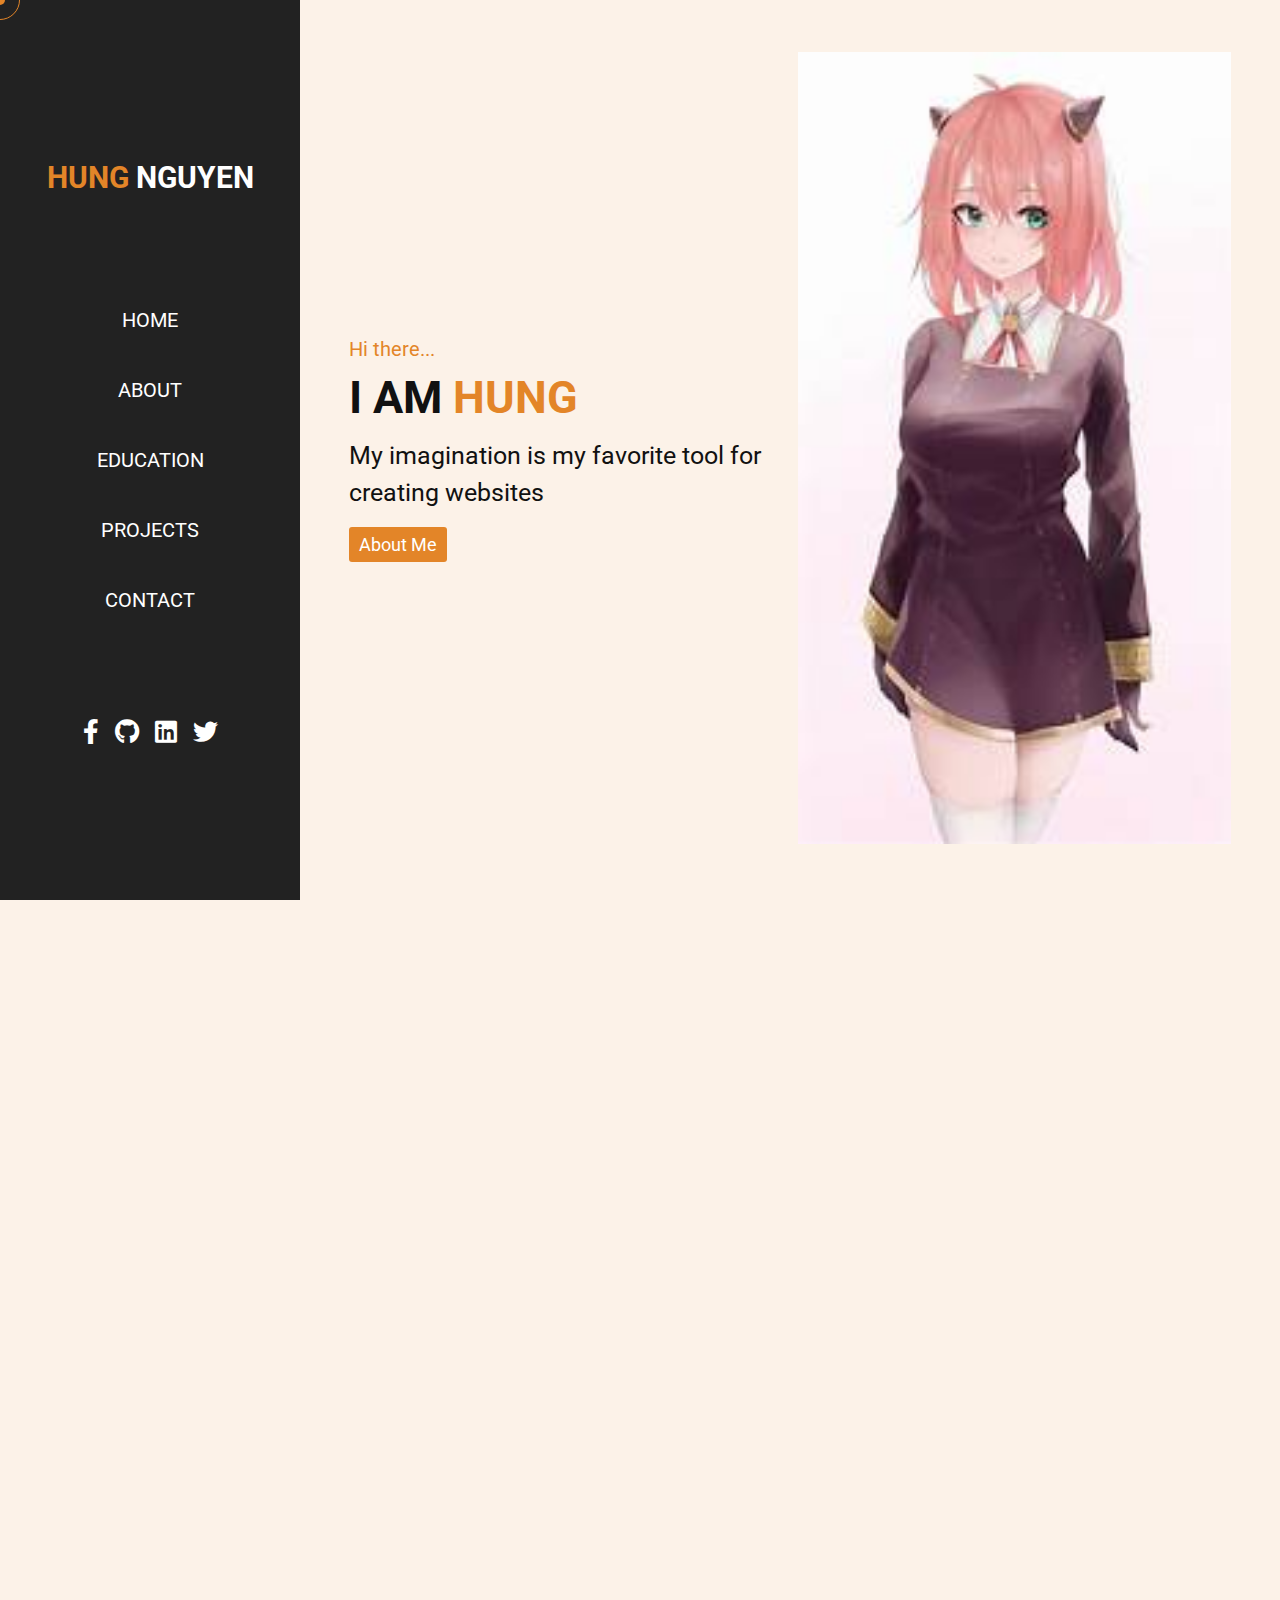
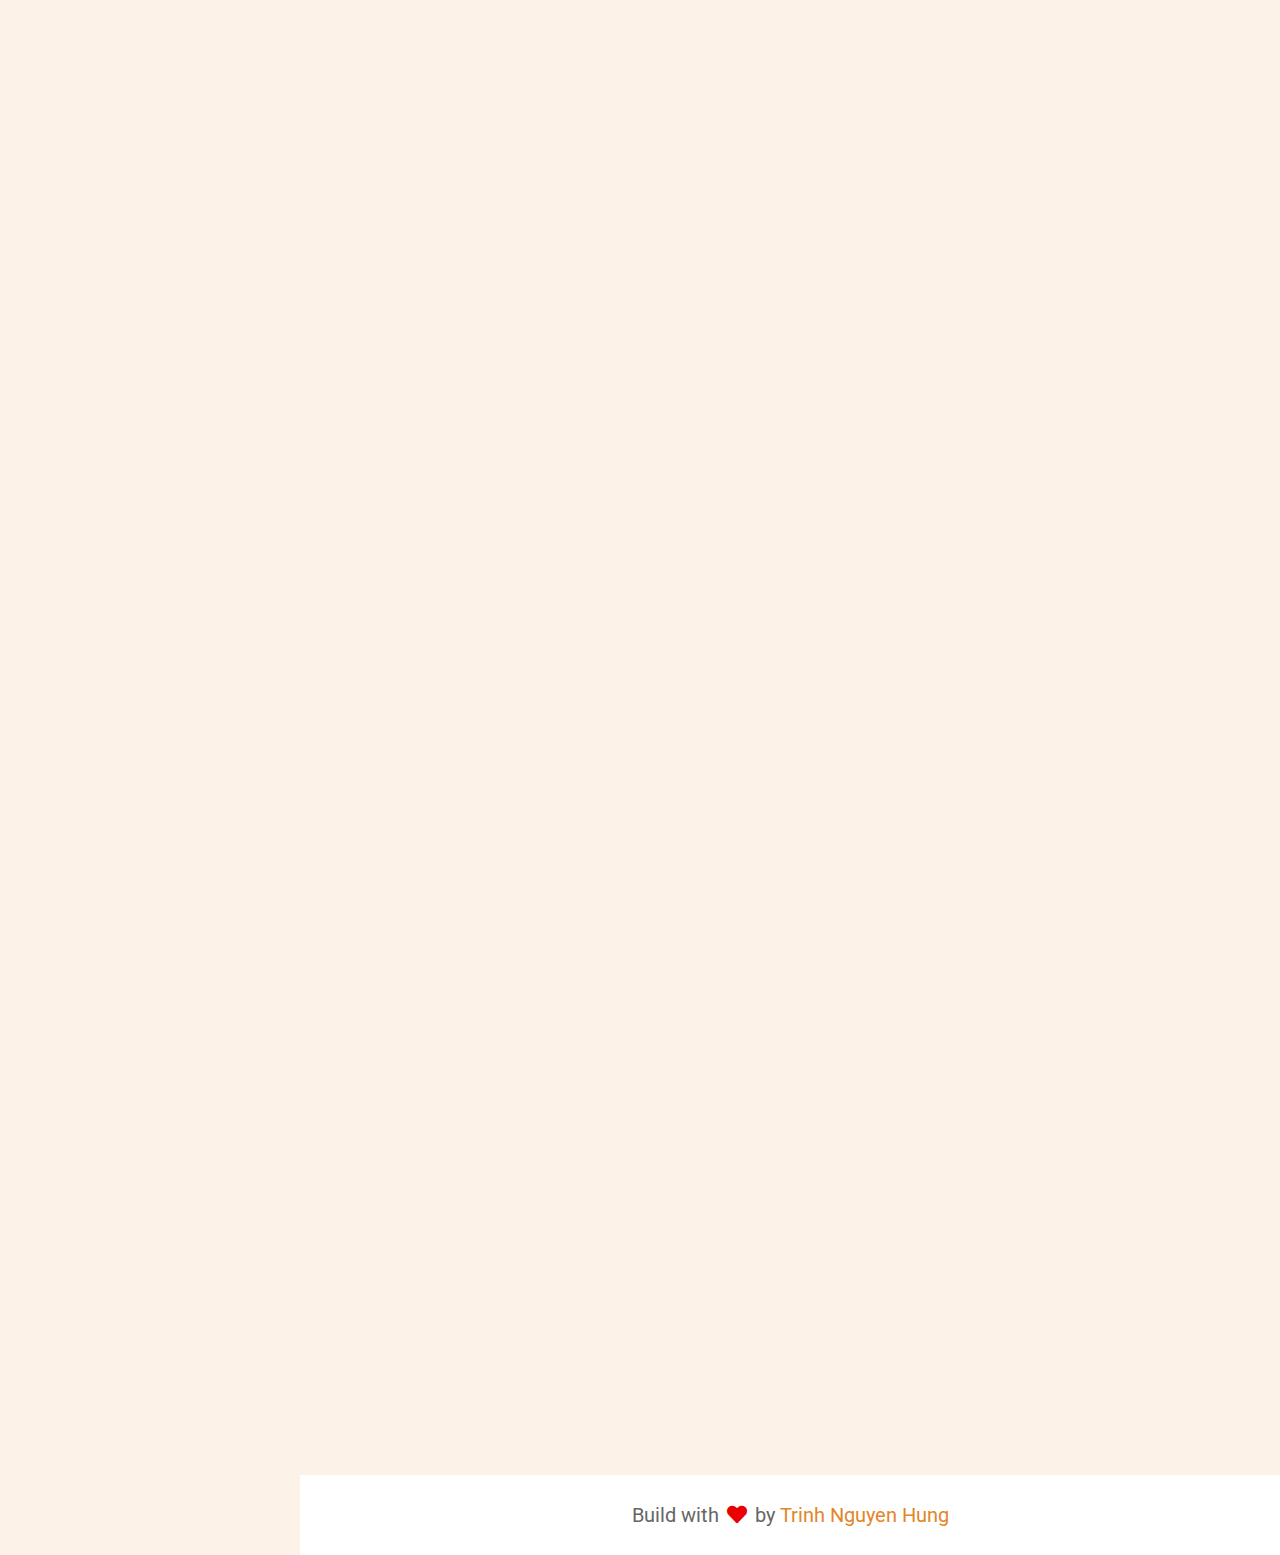
==== index.html @ 0c849a26 "Finish my porfolio" ====
<!DOCTYPE html>
<html lang="en">
  <head>
    <meta charset="UTF-8" />
    <meta http-equiv="X-UA-Compatible" content="IE=edge" />
    <meta name="viewport" content="width=device-width, initial-scale=1.0" />
    <title>nghung2812</title>
    <link rel="stylesheet" href="https://cdnjs.cloudflare.com/ajax/libs/font-awesome/5.15.3/css/all.min.css" />
    <link rel="stylesheet" href="css/style.css" />
    <script defer src="js/script.js"></script>
  </head>
  <body>
    <!-- custom cursors  -->
    <div class="cursor-1"></div>
    <div class="cursor-2"></div>

    <!-- menu bars -->
    <div id="menu-bars" class="fas fa-bars"></div>

    <header>
      <a href="https://github.com/tnghung" target="_blank" class="logo"> <span>Hung</span> Nguyen </a>
      <nav class="navbar">
        <ul class="navbar__list">
          <li class="navbar__item"><a href="#home" class="navbar__link active" data-nav="home">home</a></li>
          <li class="navbar__item"><a href="#about" class="navbar__link" data-nav="about">about</a></li>
          <li class="navbar__item"><a href="#education" class="navbar__link" data-nav="education">education</a></li>
          <li class="navbar__item"><a href="#project" class="navbar__link" data-nav="project">projects</a></li>
          <li class="navbar__item"><a href="#contact" class="navbar__link" data-nav="contact">contact</a></li>
        </ul>
      </nav>
      <div class="follow">
        <a href="https://www.facebook.com/tnhung2812" target="_blank" class="fab fa-facebook-f"></a>
        <a href="https://github.com/tnghung" target="_blank" class="fab fa-github"></a>
        <a href="https://www.facebook.com/tnhung2812" target="_blank" class="fab fa-linkedin"></a>
        <a href="https://www.facebook.com/tnhung2812" target="_blank" class="fab fa-twitter"></a>
      </div>
    </header>

    <main>
      <!-- Home -->
      <section class="home" id="home">
        <div class="content">
          <span class="hi"> Hi there... </span>
          <h3>i am <span> Hung </span></h3>
          <p class="info">My imagination is my favorite tool for creating websites</p>
          <a href="#about" class="btn">About Me</a>
        </div>

        <div class="image">
          <img src="images/home-img.jpg" alt="Avatar for home" />
        </div>
      </section>

      <!-- About -->
      <section class="about" id="about">
        <h1 class="heading">about <span> me </span></h1>

        <div class="row-1">
          <div class="image">
            <img src="images/home-img.jpg" alt="" />
          </div>

          <div class="content">
            <h3>
              My name is <span> Trinh Nguyen Hung </span> <br />
              I am a <span> Frontend Developer</span>
            </h3>
            <p>I'm indeed a software developer who eager to learn as many technologies as possible.</p>
            <div class="box-container">
              <div class="box">
                <p><span> age : </span> 22</p>
                <p><span> gender : </span> Male</p>
                <p><span> university : </span> University of Science</p>
              </div>
              <div class="box">
                <p><span> work: </span> Frontend Developer</p>
                <a href="tel:0788736815"><span> phone: </span> 0788736815</a>
                <a href="mailto:tnghung2812@gmail.com"><span> email: </span> tnghung2812@gmail.com</a>
              </div>
            </div>
            <a href="TrinhNguyenHung_CV.pdf" download class="btn">
              <span class="visible">More Information</span>
              <span class="invisible">Download CV</span>
            </a>
          </div>
        </div>
        <h1 class="heading"><span> my </span> skills</h1>

        <div class="row-2">
          <div class="skills">
            <div class="progress">
              <h3>HTML <span> 95% </span></h3>
              <div class="bar"><span></span></div>
            </div>
            <div class="progress">
              <h3>CSS <span> 80% </span></h3>
              <div class="bar"><span></span></div>
            </div>
            <div class="progress">
              <h3>JavaScript <span> 85% </span></h3>
              <div class="bar"><span></span></div>
            </div>
          </div>
        </div>
      </section>

      <!-- ------ Education ------- -->
      <section class="education" id="education">
        <h1 class="heading"><span> my </span> education</h1>

        <div class="box-container">
          <div class="box">
            <div class="content">
              <span> 2019 - 2023 </span>
              <h3>University of Science</h3>
              <p>- Honors Program of Faculty of Information Technology</p>
              <p>- GPA: 3.3 / 4.0</p>
            </div>
          </div>

          <div class="box">
            <div class="content">
              <span> 12/01/2022 - 26/01/2022</span>
              <h3>Udemy course: Build websites with HTMl and CSS</h3>
              <p>- Oveview look to website and web design rules.</p>
              <p>- HTML Fundamentals.</p>
              <p>- CSS Fundamentals.</p>
            </div>
          </div>

          <div class="box">
            <div class="content">
              <span> 01/2022 - 03/2022</span>
              <h3>Udemy course: Advanced CSS and SASS</h3>
              <p>- How the CSS works behind the scence.</p>
              <p>- Learn to use FlexBox and Grid.</p>
              <p>- Make responsive website.</p>
              <p>- Explore CSS3 attribute by create a complex animation.</p>
              <p>- How to use SCSS and create 7-1 pattern for project.</p>
            </div>
          </div>

          <div class="box">
            <div class="content">
              <span> 02/2022 - 05/2022</span>
              <h3>Udemy course: Complete JavaScript From Zero to Expert</h3>
              <p>- How the JavaScript works behind the scence.</p>
              <p>- JavaScript Fundamentals</p>
              <p>- Advanced DOM and Events</p>
              <p>- OOP in JavaScript.</p>
              <p>- Asynchronous JavaScript.</p>
            </div>
          </div>
        </div>
      </section>

      <section class="project" id="project">
        <h1 class="heading"><span> my </span> project</h1>

        <div id="myBtnContainer">
          <button class="btn btn--filter active" onclick="filterSelection('all')">Show all</button>
          <button class="btn btn--filter" onclick="filterSelection('web')">Website</button>
          <button class="btn btn--filter" onclick="filterSelection('app')">App</button>
        </div>

        <div class="box-container">
          <div class="box filterDiv web">
            <img src="images/img-1.png" alt="Omnifood project" />
            <h3>Omnifood</h3>
            <div class="icons">
              <a href="https://github.com/tnghung/Omnifood" target="_blank" class="fab fa-github"></a>
              <a href="https://tnghung.github.io/Omnifood/" target="_blank" class="fas fa-eye"></a>
            </div>
          </div>

          <div class="box filterDiv app">
            <img src="images/app-1.png" alt="Study Life project" />
            <h3>Study Life</h3>
            <div class="icons">
              <a href="https://github.com/huubinh49/SE_timetable" target="_blank" class="fab fa-github"></a>
              <a href="https://www.kapwing.com/videos/61b21bbb9f9787008e6ea5fa?fbclid=IwAR11NYLQtHlZ8Rf9RvrCA84v_cPOCYFpZp6E0DGhOK_J6qujjzmyQ-nGqVA" target="_blank" class="fas fa-eye"></a>
            </div>
          </div>

          <div class="box filterDiv app">
            <img src="images/app-2.png" alt="GoGo project" />
            <h3>GoGo</h3>
            <div class="icons">
              <a href="https://github.com/tnghung/Omnifood" target="_blank" class="fab fa-github"></a>
              <a href="https://www.youtube.com/watch?v=FmIGi2rVO8E" target="_blank" class="fas fa-eye"></a>
            </div>
          </div>

          <div class="box filterDiv web">
            <img src="images/img-2.png" alt="Natour project" />
            <h3>Natours</h3>
            <div class="icons">
              <a href="https://github.com/tnghung/Natours" target="_blank" class="fab fa-github"></a>
              <a href="https://tnghung.github.io/Natours/" target="_blank" class="fas fa-eye"></a>
            </div>
          </div>

          <div class="box filterDiv web">
            <img src="images/img-3.png" alt="Dice-game projcet" />
            <h3>Dice Game</h3>

            <div class="icons">
              <a href="https://github.com/tnghung/Dice-Game" target="_blank" class="fab fa-github"></a>
              <a href="https://tnghung.github.io/Dice-Game/" target="_blank" class="fas fa-eye"></a>
            </div>
          </div>

          <div class="box filterDiv web">
            <img src="images/img-4.png" alt="My bank project" />
            <h3>My Bank</h3>

            <div class="icons">
              <a href="https://tnghung.github.io/My-Bank/" target="_blank" class="fab fa-github"></a>
              <a href="https://github.com/tnghung/My-Bank" target="_blank" class="fas fa-eye"></a>
            </div>
          </div>
        </div>
      </section>

      <section class="contact" id="contact">
        <h1 class="heading">contact <span> me </span></h1>

        <div class="icons-container">
          <div class="icons">
            <i class="fas fa-envelope"></i>
            <h3>My Email</h3>
            <a href="mailto:tnghung2812@gmail.com">tnghung2812@gmail.com</a>
          </div>

          <div class="icons">
            <i class="fas fa-phone"></i>
            <h3>My Number</h3>
            <a href="tel:0788736815">0788736815</a>
          </div>

          <div class="icons">
            <i class="fas fa-map-marker-alt"></i>
            <h3>My Address</h3>
            <a href="https://goo.gl/maps/Kyn66MkoyEy6HSZb9" target="_blank">154/6 Nguyễn Xí, quận Bình Thạnh, TP Hồ Chí Minh</a>
          </div>
        </div>

        <div class="row">
          <form action="#">
            <input type="text" placeholder="name" class="box" />
            <input type="email" placeholder="email" class="box" />
            <textarea name="" placeholder="message" id="" cols="30" rows="6"></textarea>
            <input type="submit" class="btn btn--form" value="SEND MESSAGE" />
          </form>
        </div>
      </section>
    </main>
    <footer class="footer">Build with <i class="fas fa-heart" style="color: #ea0000; padding: 0 3px"></i> by <span> Trinh Nguyen Hung </span></footer>
  </body>
</html>
---- css/style.css ----
@import url('https://fonts.googleapis.com/css2?family=Roboto:wght@100;300;400;500;700&display=swap');

:root {
  --main-color: #e38528;
}

* {
  font-family: 'Roboto', sans-serif;
  margin: 0;
  padding: 0;
  box-sizing: border-box;
  line-height: 1.6;
  outline: none;
  border: none;
  text-decoration: none;
  line-height: 1.5;
  transition: all 0.3s;
}

html {
  font-size: 62.5%;
  overflow-x: hidden;
  scroll-behavior: smooth;
}

body {
  background: #fcf2e8;
  padding-left: 30rem;
}

/* ------ Header ----- */
header {
  position: fixed;
  top: 0;
  left: 0;
  bottom: 0;
  background: #222;
  display: flex;
  align-items: center;
  justify-content: space-evenly;
  z-index: 1000;
  flex-flow: column;
  padding: 8rem 2rem;
  width: 30rem;
  text-align: center;
  animation: fadeLeft 1.5s normal;
}

header .logo {
  text-transform: uppercase;
  color: #fff;
  font-size: 3rem;
  font-weight: bolder;
}

header .logo span {
  text-transform: uppercase;
  color: var(--main-color);
}

header .navbar__list {
  list-style: none;
}

header .navbar__link {
  display: block;
  min-width: 19rem;
  font-size: 2rem;
  text-transform: uppercase;
  color: #fff;
  margin: 2rem 0;
  padding: 1rem 3rem;
  background-size: 220%;
  background-image: linear-gradient(105deg, transparent 50%, var(--main-color) 50%);
}

header .navbar__link.active {
  animation: fullActive 0.6s ease-in;
  animation-fill-mode: forwards;
}

header .navbar__link:hover {
  letter-spacing: 0.2rem;
  color: var(--main-color);
}

header .navbar__link.active:hover {
  letter-spacing: 0;
  color: #fff;
}

header .follow a {
  font-size: 2.5rem;
  color: #fff;
  margin: 0 0.7rem;
}

header .follow a:hover {
  transform: translateY(-4px) scale(1.1);
  color: var(--main-color);
}

header .follow a:active {
  transform: translateY(0px) scale(1);
}

/* ----- Section ----- */

section {
  padding: 1rem 5%;
  min-height: 100vh;
  transition: transform 1.2s, opacity 1.2s;
}

.section--hidden {
  opacity: 0;
  transform: translateY(10rem);
}

/* ----- Heading ----- */
.heading {
  font-size: 4rem;
  padding-bottom: 1rem;
  color: #111;
  text-transform: uppercase;
}

.heading span {
  color: var(--main-color);
  text-transform: uppercase;
}

/* ------ Section home ----- */
.home {
  display: flex;
  align-items: center;
  flex-wrap: wrap;
  min-height: 100vh;
  gap: 1.5rem;
  animation: fadeIn 1.2s backwards;
  animation-delay: 0.7s;
}

.home .image {
  flex: 1 1 40rem;
}

.home .image img {
  width: 100%;
}

.home .content {
  flex: 1 1 40rem;
}

.home .content .hi {
  font-size: 2rem;
  color: var(--main-color);
}

.home .content h3 {
  font-size: 4.5rem;
  color: #111;
  text-transform: uppercase;
}

.home .content h3 span {
  color: var(--main-color);
  text-transform: uppercase;
}

.home .content .info {
  font-size: 2.5rem;
  color: #111;
  padding: 0.5rem 0;
}

.home .content .text {
  font-size: 1.7rem;
  color: #666;
  padding: 0.5rem 0;
}

/* ------ Cursor ------- */
.cursor-1 {
  position: absolute;
  top: 0;
  left: 0;
  height: 1rem;
  width: 1rem;
  background: var(--main-color);
  pointer-events: none;
  transform: translate(-50%, -50%);
  border-radius: 50%;
  z-index: 10000;
}

.cursor-1.active {
  height: 7rem;
  width: 7rem;
  opacity: 0.4;
}

.cursor-2 {
  position: absolute;
  top: 0;
  left: 0;
  height: 4rem;
  width: 4rem;
  border: 0.1rem solid var(--main-color);
  pointer-events: none;
  transform: translate(-50%, -50%);
  border-radius: 50%;
  z-index: 10000;
  transition: 0.3s linear;
}

.cursor-2.active {
  display: none;
}

/* ------- Button ------ */
.btn {
  position: relative;
  display: inline-block;
  margin-top: 1rem;
  border-radius: 3px;
  color: #fff;
  background-color: var(--main-color);
  cursor: pointer;
  font-size: 1.8rem;
  overflow: hidden;
  padding: 0.4rem 1rem;
}

.invisible,
.visible {
  color: #fff;
  display: inline-block;
  padding: 0.4rem;
}

.visible {
  padding: 0.4rem 1rem;
}

.btn .invisible {
  position: absolute;
  top: -100%;
  left: 14%;
}

.btn--filter {
  background-color: transparent;
  border-radius: 5px;
  color: var(--main-color);
  font-size: 1.8rem;
}

.btn:hover .invisible {
  top: 0.4rem;
}

.btn:hover .visible {
  transform: translateY(5rem);
}

.btn--filter.active {
  background-color: var(--main-color);
  color: #fff;
}

.btn:hover {
  background: #111;
  letter-spacing: 0.2rem;
}

.btn--filter.active:hover {
  background-color: var(--main-color);
  letter-spacing: 0;
  color: #fff;
}
.btn--filter:hover {
  letter-spacing: 0;
  background: transparent;
  color: #333;
  font-weight: 500;
}

/* ----- Menu bars ----- */
#menu-bars {
  position: fixed;
  top: 1rem;
  right: 1rem;
  z-index: 10000;
  background: var(--main-color);
  color: #fff;
  border-radius: 0.5rem;
  padding: 1rem 1.5rem;
  font-size: 3rem;
  cursor: pointer;
  display: none;
}

/* ------ About section ----- */
.about .row-1 {
  display: flex;
  flex-wrap: wrap;
  gap: 1.5rem;
  padding-bottom: 2rem;
}

.about .image {
  flex: 1 1 25rem;
}

.about .image img {
  height: 100%;
  width: 100%;
  object-fit: cover;
  border: 1rem solid #fff;
  border-radius: 0.5rem;
  box-shadow: 0 0.5rem 1rem rgba(0, 0, 0, 0.1);
}

.about .content {
  flex: 1 1 50rem;
  display: flex;
  flex-direction: column;
}

.about .content h3 {
  color: #333;
  font-size: 3.5rem;
}

.about .content h3 span {
  color: var(--main-color);
}

.about .content p,
.about .content a {
  display: block;
  color: #666;
  font-size: 1.8rem;
  font-weight: 400;
  padding: 0.5rem 0;
}

.about .content .box-container {
  display: flex;
  flex-wrap: wrap;
  gap: 1.5rem;
  padding: 0.5rem 0;
}

.about .box-container .box {
  flex: 1 1 20rem;
}

.about .box-container span {
  color: var(--main-color);
  text-transform: capitalize;
  font-size: 2rem;
  font-weight: 600;
}

.about .btn {
  align-self: center;
  padding: 1.2rem 3rem;
}

.about .row-2 {
  display: flex;
  flex-wrap: wrap;
  gap: 1.5rem;
  align-items: center;
}

.about .row-2 .skills {
  flex: 1 1 40rem;
}

.about .progress {
  padding: 1rem 0;
}

.about .progress h3 {
  display: flex;
  justify-content: space-between;
  padding: 0.7rem 0;
  font-size: 1.7rem;
  color: #111;
  font-weight: 400;
}

.about .progress .bar {
  width: 100%;
  background: #ccc;
  overflow: hidden;
  height: 1rem;
  border-radius: 50rem;
}

.about .progress .bar span {
  display: block;
  height: 100%;
  background: var(--main-color);
  border-radius: 50rem;
}

.about .progress:nth-child(1) .bar span {
  width: 95%;
}

.about .progress:nth-child(2) .bar span {
  width: 80%;
}

.about .progress:nth-child(3) .bar span {
  width: 85%;
}

.education .box-container {
  display: flex;
  flex-wrap: wrap;
  flex-direction: column;
}

.education .box {
  position: relative;
  border-left: 0.2rem solid var(--main-color);
  padding-left: 2rem;
  padding-right: 2rem;
}

.education .box:not(:last-child) {
  padding-bottom: 4rem;
}

.education .box::before {
  content: '';
  position: absolute;
  top: 0;
  left: -1rem;
  height: 2rem;
  width: 2rem;
  border-radius: 50%;
  background: var(--main-color);
}

.education .content {
  background: #fff;
  padding: 1.5rem;
  box-shadow: 0 0.5rem 1rem rgba(0, 0, 0, 0.1);
  border-radius: 0.5rem;
}

.education .content span {
  color: #fff;
  font-size: 1.7rem;
  background: var(--main-color);
  border-radius: 50rem;
  padding: 0.4rem 1rem;
}

.education .content h3 {
  font-size: 2.5rem;
  padding: 0.5rem 0;
  color: #111;
}

.education .content p {
  font-size: 1.5rem;
  color: #666;
}

/* ------ Projects ------ */

.project .box-container {
  display: flex;
  flex-wrap: wrap;
  gap: 2.5rem;
}

.project .filterDiv {
  flex: 1 1 30rem;
  height: 25rem;
  position: relative;
  overflow: hidden;
  border: 1rem solid #fff;
  box-shadow: 0 0.5rem 1rem rgba(0, 0, 0, 0.1);
  background: #fff;
  border-radius: 0.5rem;
  display: none;
}

.project .box-container img {
  height: 100%;
  width: 100%;
  object-fit: cover;
  object-position: center;
  border-radius: 0.5rem;
  position: relative;
  z-index: 1;
}

.project .filterDiv:hover img {
  height: 80%;
  width: 87%;
}

.project .filterDiv h3 {
  position: absolute;
  bottom: 0.5rem;
  left: 0;
  font-size: 2.5rem;
  color: var(--main-color);
  text-transform: uppercase;
}

.project .filterDiv span {
  position: absolute;
  bottom: 1rem;
  left: 18rem;
  font-size: 1.5rem;
  color: #333;
  font-style: italic;
  text-transform: uppercase;
}

.project .filterDiv .icons {
  position: absolute;
  top: 0;
  right: 0;
}

.project .icons a {
  display: block;
  height: 4rem;
  width: 4rem;
  border-radius: 0.5rem;
  background: #eee;
  color: #333;
  font-size: 1.7rem;
  line-height: 4rem;
  text-align: center;
  margin-bottom: 1rem;
}

.project .icons a:hover {
  background: var(--main-color);
  color: #fff;
}

/* ----- Filter ---- */
#myBtnContainer {
  padding-bottom: 2rem;
}
.show {
  display: block !important;
}

/* ----- Contact ----- */
.contact .icons-container {
  display: flex;
  gap: 1.5rem;
  flex-wrap: wrap;
  padding-bottom: 2rem;
}

.contact .icons {
  flex: 1 1 25rem;
  text-align: center;
  padding: 2rem;
  background: #fff;
  box-shadow: 0 0.5rem 1rem rgba(0, 0, 0, 0.1);
  border-radius: 0.5rem;
}

.contact .icons i {
  height: 5rem;
  width: 5rem;
  line-height: 5rem;
  font-size: 2rem;
  background: var(--main-color);
  color: #fff;
  border-radius: 50%;
}

.contact .icons h3 {
  color: #111;
  font-size: 2rem;
  padding: 0.5rem 0;
  padding-top: 1rem;
}

.contact .icons p {
  color: #666;
  font-size: 1.7rem;
}

.contact .icons a:visited,
.contact .icons a:link {
  text-decoration: none;
  color: #333;
  font-size: 1.7rem;
  border-bottom: 2px solid transparent;
  padding-bottom: 3px;
}

.contact .icons a:hover {
  color: var(--main-color);
  border-bottom: 2px solid var(--main-color);
  transition: all 0.6s;
  font-weight: 600;
}

.contact .row {
  display: flex;
  flex-wrap: wrap;
  gap: 1.5rem;
}

.contact .row form {
  flex: 1 1 55rem;
  display: flex;
  flex-direction: column;
  background: #fff;
  padding: 0 2rem;
  box-shadow: 0 0.5rem 1rem rgba(0, 0, 0, 0.1);
  border-radius: 0.5rem;
}

.contact .box,
.contact textarea {
  width: 100%;
  border-bottom: 0.1rem solid #333;
  color: #333;
  text-transform: none;
  font-size: 1.7rem;
  padding: 1rem 0;
  margin: 1rem 0;
}

.contact .box:focus,
.contact textarea:focus {
  border-bottom: 3px solid var(--main-color);
}

.contact .box::placeholder,
.contact textarea::placeholder {
  text-transform: capitalize;
  color: #999;
}

.contact form textarea {
  height: 12rem;
  resize: none;
}

.contact form .btn {
  margin-top: 0;
  margin-bottom: 1.5rem;
  align-self: center;
}

.footer {
  margin-top: 2rem;
  font-size: 2rem;
  padding: 2.5rem;
  text-align: center;
  color: #666;
  background: #fff;
}

.footer span {
  color: var(--main-color);
}

/* ------ Animation ----- */
@keyframes fadeLeft {
  0% {
    opacity: 0;
    transform: translateX(-12rem);
  }

  100% {
    opacity: 1;
    transform: translateY(0);
  }
}

@keyframes fadeIn {
  0% {
    opacity: 0;
  }

  100% {
    opacity: 1;
  }
}

@keyframes fullActive {
  0% {
    background-size: 220%;
    background-image: linear-gradient(105deg, transparent 50%, var(--main-color) 50%);
  }

  100% {
    background-position: 100%;
  }
}

/* media queries  */
@media (max-width: 991px) {
  html {
    font-size: 55%;
  }

  body {
    padding: 0;
  }

  #menu-bars {
    display: block;
  }

  header {
    left: -120%;
  }

  header.active {
    left: 0%;
  }

  .visible {
    transform: translateY(10rem);
  }

  .btn .invisible {
    top: 0.4rem;
  }

  .cursor-1,
  .cursor-2 {
    display: none;
  }
}

@media (max-width: 600px) {
  .home .content {
    flex: 1 1 46%;
  }

  .home .image {
    flex: 1 1 50%;
  }
}

@media (max-width: 450px) {
  html {
    font-size: 50%;
  }

  header {
    width: 100%;
  }

  .experience .box-container .box {
    padding-right: 0;
  }
}
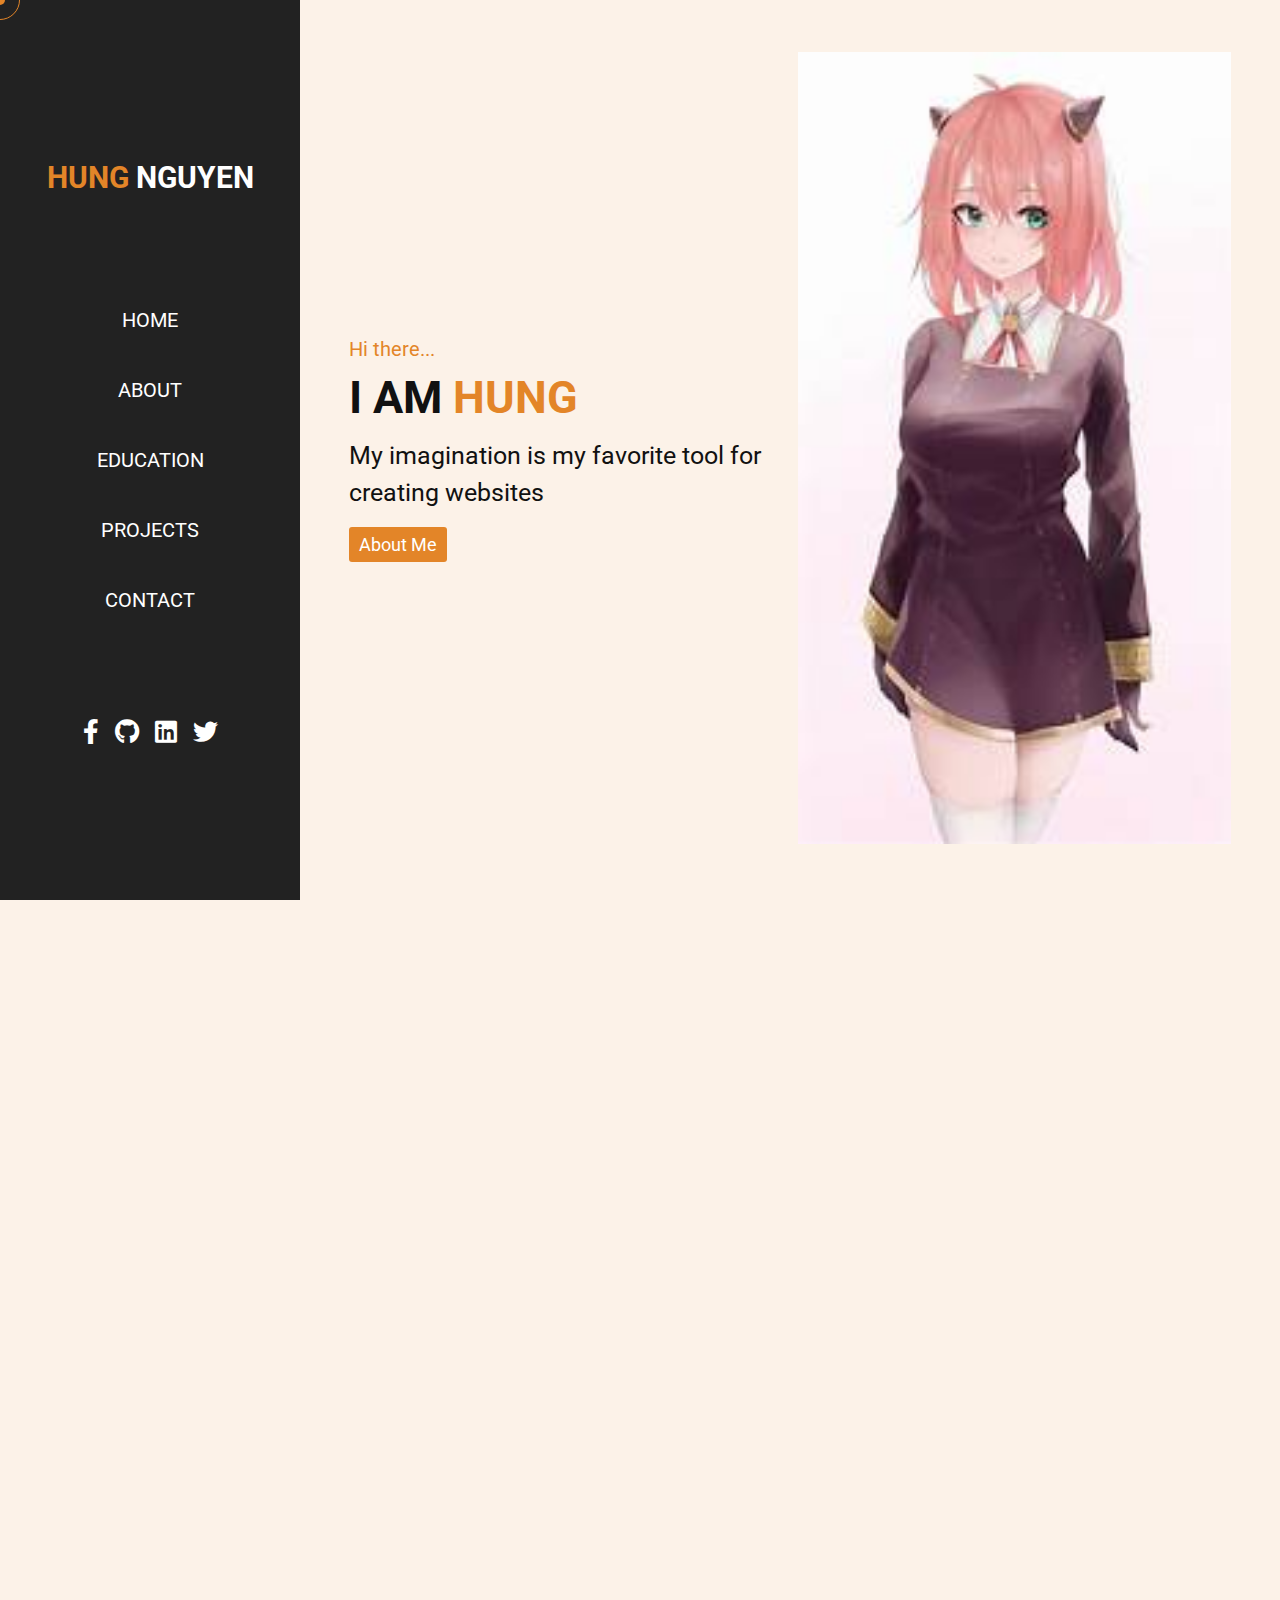
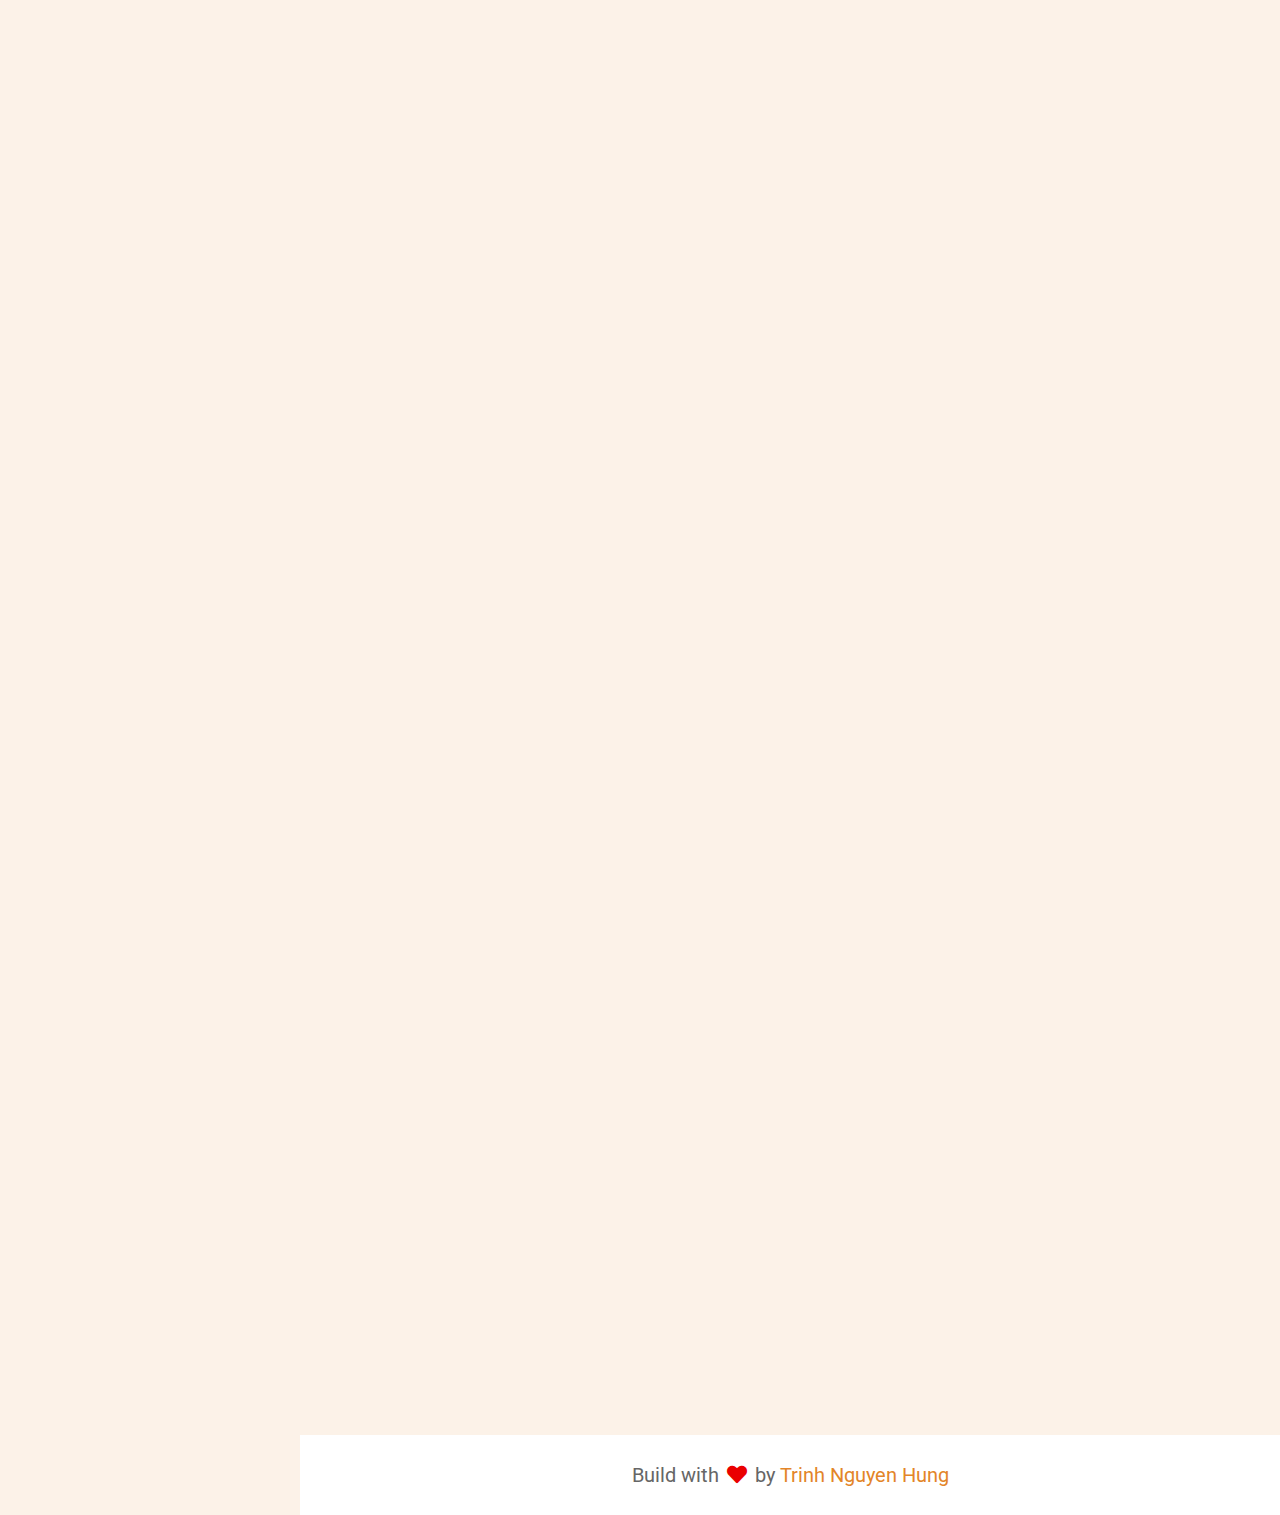
==== commit 4bdd2853: "Change CV file and delete  skills" ====
--- a/index.html
+++ b/index.html
@@ -68,9 +68,9 @@
             <p>I'm indeed a software developer who eager to learn as many technologies as possible.</p>
             <div class="box-container">
               <div class="box">
-                <p><span> age : </span> 22</p>
-                <p><span> gender : </span> Male</p>
-                <p><span> university : </span> University of Science</p>
+                <p><span> age: </span> 22</p>
+                <p><span> university: </span> University of Science</p>
+                <p><span> skills: </span> SASS, JavaScript, Flutter, Dart</p>
               </div>
               <div class="box">
                 <p><span> work: </span> Frontend Developer</p>
@@ -84,24 +84,6 @@
             </a>
           </div>
         </div>
-        <h1 class="heading"><span> my </span> skills</h1>
-
-        <div class="row-2">
-          <div class="skills">
-            <div class="progress">
-              <h3>HTML <span> 95% </span></h3>
-              <div class="bar"><span></span></div>
-            </div>
-            <div class="progress">
-              <h3>CSS <span> 80% </span></h3>
-              <div class="bar"><span></span></div>
-            </div>
-            <div class="progress">
-              <h3>JavaScript <span> 85% </span></h3>
-              <div class="bar"><span></span></div>
-            </div>
-          </div>
-        </div>
       </section>
 
       <!-- ------ Education ------- -->
@@ -121,7 +103,7 @@
           <div class="box">
             <div class="content">
               <span> 12/01/2022 - 26/01/2022</span>
-              <h3>Udemy course: Build websites with HTMl and CSS</h3>
+              <h3>Udemy course: Build websites with HTML and CSS</h3>
               <p>- Oveview look to website and web design rules.</p>
               <p>- HTML Fundamentals.</p>
               <p>- CSS Fundamentals.</p>
--- a/css/style.css
+++ b/css/style.css
@@ -26,6 +26,7 @@
 body {
   background: #fcf2e8;
   padding-left: 30rem;
+  cursor: none;
 }
 
 /* ------ Header ----- */
@@ -109,6 +110,7 @@
 section {
   padding: 1rem 5%;
   min-height: 100vh;
+  opacity: 1;
   transition: transform 1.2s, opacity 1.2s;
 }
 
@@ -212,7 +214,7 @@
   transform: translate(-50%, -50%);
   border-radius: 50%;
   z-index: 10000;
-  transition: 0.3s linear;
+  transition: 0.1s linear;
 }
 
 .cursor-2.active {
@@ -247,7 +249,7 @@
 .btn .invisible {
   position: absolute;
   top: -100%;
-  left: 14%;
+  left: 24%;
 }
 
 .btn--filter {
@@ -258,7 +260,7 @@
 }
 
 .btn:hover .invisible {
-  top: 0.4rem;
+  top: 1.2rem;
 }
 
 .btn:hover .visible {
@@ -303,6 +305,7 @@
 }
 
 /* ------ About section ----- */
+
 .about .row-1 {
   display: flex;
   flex-wrap: wrap;
@@ -331,19 +334,23 @@
 
 .about .content h3 {
   color: #333;
-  font-size: 3.5rem;
+  font-size: 2.5rem;
 }
 
 .about .content h3 span {
   color: var(--main-color);
 }
 
-.about .content p,
-.about .content a {
+.about .content p {
+  font-size: 1.7rem;
+}
+
+.about .content .box-container p,
+.about .content .box-container a {
   display: block;
   color: #666;
-  font-size: 1.8rem;
-  font-weight: 400;
+  font-size: 1.48rem;
+  font-weight: 500;
   padding: 0.5rem 0;
 }
 
@@ -361,7 +368,7 @@
 .about .box-container span {
   color: var(--main-color);
   text-transform: capitalize;
-  font-size: 2rem;
+  font-size: 1.7rem;
   font-weight: 600;
 }
 
@@ -407,20 +414,24 @@
   height: 100%;
   background: var(--main-color);
   border-radius: 50rem;
-}
-
-.about .progress:nth-child(1) .bar span {
+  width: 0%;
+  transition: width 2s ease-out;
+  transition-delay: 5s;
+}
+
+.about .progress:nth-child(1).load .bar span {
   width: 95%;
 }
 
-.about .progress:nth-child(2) .bar span {
+.about .progress:nth-child(2).load .bar span {
   width: 80%;
 }
 
-.about .progress:nth-child(3) .bar span {
+.about .progress:nth-child(3).load .bar span {
   width: 85%;
 }
 
+/* -------- Education ------- */
 .education .box-container {
   display: flex;
   flex-wrap: wrap;
@@ -749,6 +760,9 @@
 }
 
 @media (max-width: 600px) {
+  .home {
+    height: fit-content;
+  }
   .home .content {
     flex: 1 1 46%;
   }
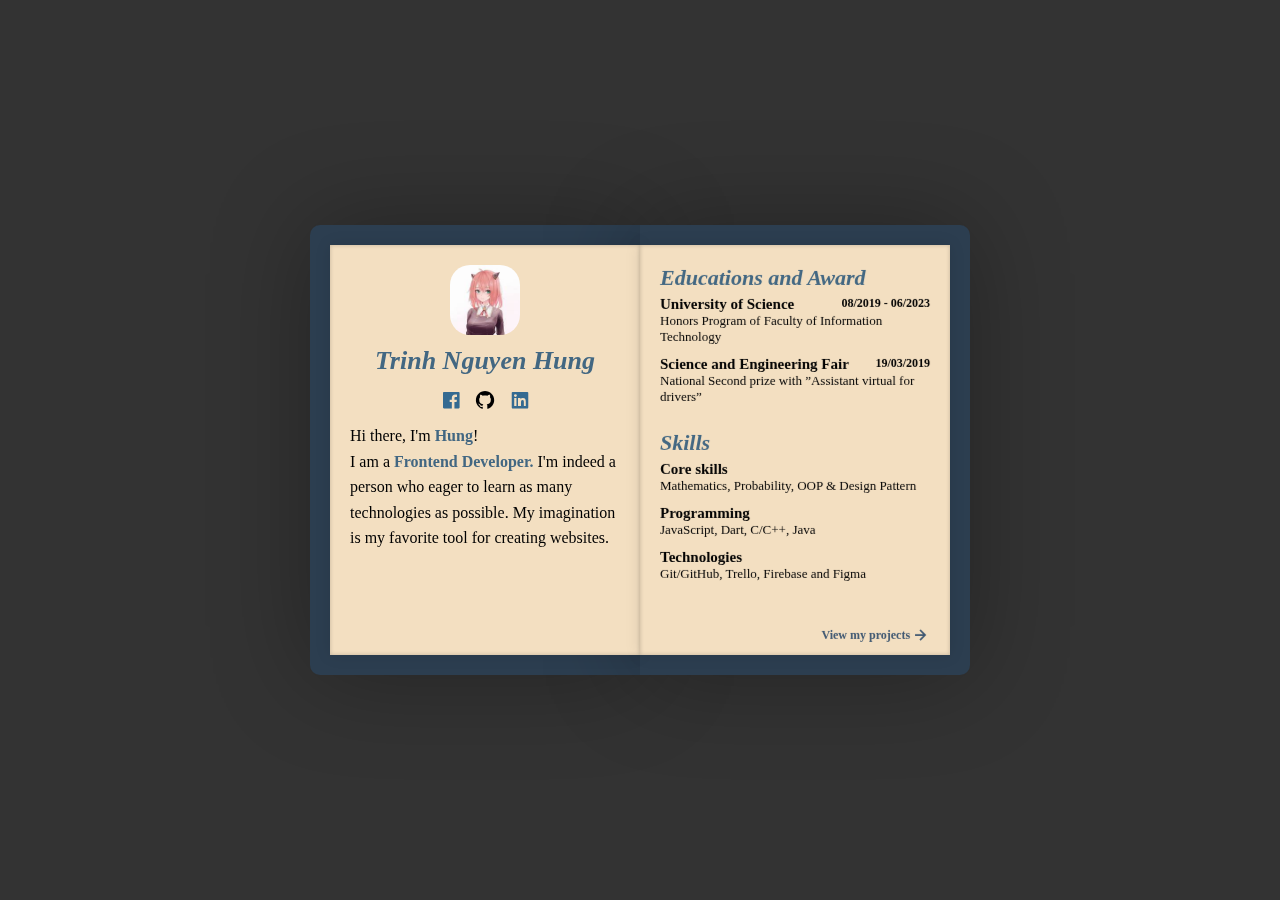
==== commit 8e2594c3: "Create new my porfolio" ====
--- a/index.html
+++ b/index.html
@@ -4,239 +4,92 @@
     <meta charset="UTF-8" />
     <meta http-equiv="X-UA-Compatible" content="IE=edge" />
     <meta name="viewport" content="width=device-width, initial-scale=1.0" />
-    <title>nghung2812</title>
-    <link rel="stylesheet" href="https://cdnjs.cloudflare.com/ajax/libs/font-awesome/5.15.3/css/all.min.css" />
+    <link href="https://unpkg.com/boxicons@2.1.2/css/boxicons.min.css" rel="stylesheet" />
     <link rel="stylesheet" href="css/style.css" />
-    <script defer src="js/script.js"></script>
+    <title>Document</title>
   </head>
-  <body>
-    <!-- custom cursors  -->
-    <div class="cursor-1"></div>
-    <div class="cursor-2"></div>
-
-    <!-- menu bars -->
-    <div id="menu-bars" class="fas fa-bars"></div>
-
-    <header>
-      <a href="https://github.com/tnghung" target="_blank" class="logo"> <span>Hung</span> Nguyen </a>
-      <nav class="navbar">
-        <ul class="navbar__list">
-          <li class="navbar__item"><a href="#home" class="navbar__link active" data-nav="home">home</a></li>
-          <li class="navbar__item"><a href="#about" class="navbar__link" data-nav="about">about</a></li>
-          <li class="navbar__item"><a href="#education" class="navbar__link" data-nav="education">education</a></li>
-          <li class="navbar__item"><a href="#project" class="navbar__link" data-nav="project">projects</a></li>
-          <li class="navbar__item"><a href="#contact" class="navbar__link" data-nav="contact">contact</a></li>
-        </ul>
-      </nav>
-      <div class="follow">
-        <a href="https://www.facebook.com/tnhung2812" target="_blank" class="fab fa-facebook-f"></a>
-        <a href="https://github.com/tnghung" target="_blank" class="fab fa-github"></a>
-        <a href="https://www.facebook.com/tnhung2812" target="_blank" class="fab fa-linkedin"></a>
-        <a href="https://www.facebook.com/tnhung2812" target="_blank" class="fab fa-twitter"></a>
-      </div>
-    </header>
-
-    <main>
-      <!-- Home -->
-      <section class="home" id="home">
-        <div class="content">
-          <span class="hi"> Hi there... </span>
-          <h3>i am <span> Hung </span></h3>
-          <p class="info">My imagination is my favorite tool for creating websites</p>
-          <a href="#about" class="btn">About Me</a>
-        </div>
-
-        <div class="image">
-          <img src="images/home-img.jpg" alt="Avatar for home" />
-        </div>
-      </section>
-
-      <!-- About -->
-      <section class="about" id="about">
-        <h1 class="heading">about <span> me </span></h1>
-
-        <div class="row-1">
-          <div class="image">
-            <img src="images/home-img.jpg" alt="" />
-          </div>
-
-          <div class="content">
-            <h3>
-              My name is <span> Trinh Nguyen Hung </span> <br />
-              I am a <span> Frontend Developer</span>
-            </h3>
-            <p>I'm indeed a software developer who eager to learn as many technologies as possible.</p>
-            <div class="box-container">
-              <div class="box">
-                <p><span> age: </span> 22</p>
-                <p><span> university: </span> University of Science</p>
-                <p><span> skills: </span> SASS, JavaScript, Flutter, Dart</p>
-              </div>
-              <div class="box">
-                <p><span> work: </span> Frontend Developer</p>
-                <a href="tel:0788736815"><span> phone: </span> 0788736815</a>
-                <a href="mailto:tnghung2812@gmail.com"><span> email: </span> tnghung2812@gmail.com</a>
-              </div>
+  <body class="align-item--center">
+    <!-- BOOK WRAP -->
+    <div class="book-wrap">
+      <div class="cover cover-left"></div>
+      <!-- BOOK -->
+      <div class="book">
+        <!-- PAGE -->
+        <div class="book-page">
+          <div class="text-center">
+            <div class="bg-img avt" style="background-image: url(images/home-img.jpg)"></div>
+            <br />
+            <h1 class="name">Trinh Nguyen Hung</h1>
+            <br />
+            <div class="social-list">
+              <a href="https://www.facebook.com/tnhung2812" target="_blank"><i class="bx bxl-facebook-square fb"></i></a>
+              <a href="https://github.com/tnghung" target="_blank"> <i class="bx bxl-github git"></i> </a>
+              <a href="https://www.linkedin.com/in/h%C6%B0ng-tr%E1%BB%8Bnh-a375381b8/" target="_blank"> <i class="bx bxl-linkedin-square linked"></i> </a>
             </div>
-            <a href="TrinhNguyenHung_CV.pdf" download class="btn">
-              <span class="visible">More Information</span>
-              <span class="invisible">Download CV</span>
-            </a>
+            <br />
+            <p class="introduce">
+              Hi there, I'm <span class="txt-header">Hung</span>!<br />
+              I am a <span class="txt-header">Frontend Developer.</span>
+              I'm indeed a person who eager to learn as many technologies as possible. My imagination is my favorite tool for creating websites.
+            </p>
           </div>
         </div>
-      </section>
+        <!-- END PAGE -->
+        <!-- PAGE 1 + 2 -->
+        <div class="book-page page-right" id="page-1">
+          <!-- PAGE 1 -->
+          <div class="page-front flex-top">
+            <div class="wrap-content">
+              <h1>Educations and Award</h1>
+              <br />
+              <h3>
+                University of Science
+                <span class="time">08/2019 - 06/2023</span>
+              </h3>
+              <p>Honors Program of Faculty of Information Technology</p>
+              <br />
 
-      <!-- ------ Education ------- -->
-      <section class="education" id="education">
-        <h1 class="heading"><span> my </span> education</h1>
+              <h3>
+                Science and Engineering Fair
+                <span class="time">19/03/2019</span>
+              </h3>
+              <p>National Second prize with ”Assistant virtual for drivers”</p>
+              <br />
+              <h1 class="mt-s">Skills</h1>
+              <br />
+              <h3>
+                Core skills
+                <span class="time"></span>
+              </h3>
+              <p>Mathematics, Probability, OOP & Design Pattern</p>
+              <br />
+              <h3>
+                Programming
+                <span class="time"></span>
+              </h3>
+              <p>JavaScript, Dart, C/C++, Java</p>
+              <br />
+              <h3>
+                Technologies
+                <span class="time"></span>
+              </h3>
+              <p>Git/GitHub, Trello, Firebase and Figma</p>
 
-        <div class="box-container">
-          <div class="box">
-            <div class="content">
-              <span> 2019 - 2023 </span>
-              <h3>University of Science</h3>
-              <p>- Honors Program of Faculty of Information Technology</p>
-              <p>- GPA: 3.3 / 4.0</p>
+              <!-- Turn page action -->
+              <div class="page-change align-item--center" data-page="page-1">View my projects <i class="bx bx-right-arrow-alt"></i></div>
             </div>
           </div>
-
-          <div class="box">
-            <div class="content">
-              <span> 12/01/2022 - 26/01/2022</span>
-              <h3>Udemy course: Build websites with HTML and CSS</h3>
-              <p>- Oveview look to website and web design rules.</p>
-              <p>- HTML Fundamentals.</p>
-              <p>- CSS Fundamentals.</p>
-            </div>
-          </div>
-
-          <div class="box">
-            <div class="content">
-              <span> 01/2022 - 03/2022</span>
-              <h3>Udemy course: Advanced CSS and SASS</h3>
-              <p>- How the CSS works behind the scence.</p>
-              <p>- Learn to use FlexBox and Grid.</p>
-              <p>- Make responsive website.</p>
-              <p>- Explore CSS3 attribute by create a complex animation.</p>
-              <p>- How to use SCSS and create 7-1 pattern for project.</p>
-            </div>
-          </div>
-
-          <div class="box">
-            <div class="content">
-              <span> 02/2022 - 05/2022</span>
-              <h3>Udemy course: Complete JavaScript From Zero to Expert</h3>
-              <p>- How the JavaScript works behind the scence.</p>
-              <p>- JavaScript Fundamentals</p>
-              <p>- Advanced DOM and Events</p>
-              <p>- OOP in JavaScript.</p>
-              <p>- Asynchronous JavaScript.</p>
-            </div>
-          </div>
+          <!-- END PAGE 1 -->
+          <!-- PAGE 2 -->
+          <div class="page-back">Other page</div>
+          <!-- END PAGE 2 -->
         </div>
-      </section>
-
-      <section class="project" id="project">
-        <h1 class="heading"><span> my </span> project</h1>
-
-        <div id="myBtnContainer">
-          <button class="btn btn--filter active" onclick="filterSelection('all')">Show all</button>
-          <button class="btn btn--filter" onclick="filterSelection('web')">Website</button>
-          <button class="btn btn--filter" onclick="filterSelection('app')">App</button>
-        </div>
-
-        <div class="box-container">
-          <div class="box filterDiv web">
-            <img src="images/img-1.png" alt="Omnifood project" />
-            <h3>Omnifood</h3>
-            <div class="icons">
-              <a href="https://github.com/tnghung/Omnifood" target="_blank" class="fab fa-github"></a>
-              <a href="https://tnghung.github.io/Omnifood/" target="_blank" class="fas fa-eye"></a>
-            </div>
-          </div>
-
-          <div class="box filterDiv app">
-            <img src="images/app-1.png" alt="Study Life project" />
-            <h3>Study Life</h3>
-            <div class="icons">
-              <a href="https://github.com/huubinh49/SE_timetable" target="_blank" class="fab fa-github"></a>
-              <a href="https://www.kapwing.com/videos/61b21bbb9f9787008e6ea5fa?fbclid=IwAR11NYLQtHlZ8Rf9RvrCA84v_cPOCYFpZp6E0DGhOK_J6qujjzmyQ-nGqVA" target="_blank" class="fas fa-eye"></a>
-            </div>
-          </div>
-
-          <div class="box filterDiv app">
-            <img src="images/app-2.png" alt="GoGo project" />
-            <h3>GoGo</h3>
-            <div class="icons">
-              <a href="https://github.com/tnghung/Omnifood" target="_blank" class="fab fa-github"></a>
-              <a href="https://www.youtube.com/watch?v=FmIGi2rVO8E" target="_blank" class="fas fa-eye"></a>
-            </div>
-          </div>
-
-          <div class="box filterDiv web">
-            <img src="images/img-2.png" alt="Natour project" />
-            <h3>Natours</h3>
-            <div class="icons">
-              <a href="https://github.com/tnghung/Natours" target="_blank" class="fab fa-github"></a>
-              <a href="https://tnghung.github.io/Natours/" target="_blank" class="fas fa-eye"></a>
-            </div>
-          </div>
-
-          <div class="box filterDiv web">
-            <img src="images/img-3.png" alt="Dice-game projcet" />
-            <h3>Dice Game</h3>
-
-            <div class="icons">
-              <a href="https://github.com/tnghung/Dice-Game" target="_blank" class="fab fa-github"></a>
-              <a href="https://tnghung.github.io/Dice-Game/" target="_blank" class="fas fa-eye"></a>
-            </div>
-          </div>
-
-          <div class="box filterDiv web">
-            <img src="images/img-4.png" alt="My bank project" />
-            <h3>My Bank</h3>
-
-            <div class="icons">
-              <a href="https://tnghung.github.io/My-Bank/" target="_blank" class="fab fa-github"></a>
-              <a href="https://github.com/tnghung/My-Bank" target="_blank" class="fas fa-eye"></a>
-            </div>
-          </div>
-        </div>
-      </section>
-
-      <section class="contact" id="contact">
-        <h1 class="heading">contact <span> me </span></h1>
-
-        <div class="icons-container">
-          <div class="icons">
-            <i class="fas fa-envelope"></i>
-            <h3>My Email</h3>
-            <a href="mailto:tnghung2812@gmail.com">tnghung2812@gmail.com</a>
-          </div>
-
-          <div class="icons">
-            <i class="fas fa-phone"></i>
-            <h3>My Number</h3>
-            <a href="tel:0788736815">0788736815</a>
-          </div>
-
-          <div class="icons">
-            <i class="fas fa-map-marker-alt"></i>
-            <h3>My Address</h3>
-            <a href="https://goo.gl/maps/Kyn66MkoyEy6HSZb9" target="_blank">154/6 Nguyễn Xí, quận Bình Thạnh, TP Hồ Chí Minh</a>
-          </div>
-        </div>
-
-        <div class="row">
-          <form action="#">
-            <input type="text" placeholder="name" class="box" />
-            <input type="email" placeholder="email" class="box" />
-            <textarea name="" placeholder="message" id="" cols="30" rows="6"></textarea>
-            <input type="submit" class="btn btn--form" value="SEND MESSAGE" />
-          </form>
-        </div>
-      </section>
-    </main>
-    <footer class="footer">Build with <i class="fas fa-heart" style="color: #ea0000; padding: 0 3px"></i> by <span> Trinh Nguyen Hung </span></footer>
+        <!-- END PAGE 1 + 2 -->
+      </div>
+      <!-- END BOOK -->
+      <div class="cover turn"></div>
+    </div>
+    <!-- END BOOK WRAP -->
+    <script src="js/script.js"></script>
   </body>
 </html>
--- a/css/style.css
+++ b/css/style.css
@@ -1,787 +1,242 @@
 @import url('https://fonts.googleapis.com/css2?family=Roboto:wght@100;300;400;500;700&display=swap');
 
 :root {
-  --main-color: #e38528;
+  --body-bg: #333;
+  --paper: #f3dfc1;
+  --cover: #2c3e50;
+  --txt-header: #3e5771;
+
+  --blue: #426782;
+  --red: #db4437;
+  --yellow: #f4b400;
+  --black: #000;
+  --grey: #7a7a7b;
+}
+
+/* ------ Common ----- */
+.mt-s {
+  margin-top: 1.4rem;
 }
 
 * {
-  font-family: 'Roboto', sans-serif;
+  font-family: Times, Helvetica, serif;
   margin: 0;
   padding: 0;
   box-sizing: border-box;
-  line-height: 1.6;
-  outline: none;
-  border: none;
-  text-decoration: none;
-  line-height: 1.5;
-  transition: all 0.3s;
 }
 
 html {
   font-size: 62.5%;
-  overflow-x: hidden;
-  scroll-behavior: smooth;
 }
 
 body {
-  background: #fcf2e8;
-  padding-left: 30rem;
-  cursor: none;
-}
-
-/* ------ Header ----- */
-header {
-  position: fixed;
+  min-height: 100vh;
+  background-color: var(--body-bg);
+  overflow: hidden;
+}
+
+.align-item--center {
+  display: flex;
+  align-items: center;
+  justify-content: center;
+  text-align: center;
+}
+
+h1 {
+  margin-bottom: -0.6rem;
+  font-size: 2.2rem;
+  color: var(--blue);
+  font-style: italic;
+}
+
+h3 {
+  font-size: 1.5rem;
+}
+
+p {
+  font-size: 1.3rem;
+}
+
+a {
+  text-decoration: none;
+  color: unset;
+}
+
+.book-wrap {
+  perspective: 250rem;
+  height: 45rem;
+  width: 66rem;
+  border-radius: 1rem;
+  padding: 2rem;
+  position: relative;
+}
+
+.cover {
+  position: absolute;
   top: 0;
   left: 0;
-  bottom: 0;
-  background: #222;
+  width: 50%;
+  height: 100%;
+  background-color: var(--cover);
+  box-shadow: 0 0 10rem rgba(0, 0, 0, 0.3);
+  border-top-left-radius: 1rem;
+  border-bottom-left-radius: 1rem;
+  transform-origin: 100% 100%;
+}
+
+.cover-left {
+  z-index: -1;
+}
+
+.cover.turn {
+  transform: rotateY(180deg);
+  z-index: -1;
+}
+
+.book {
+  perspective: 250rem;
+  height: 100%;
+  align-items: 1/1;
   display: flex;
-  align-items: center;
-  justify-content: space-evenly;
-  z-index: 1000;
-  flex-flow: column;
-  padding: 8rem 2rem;
-  width: 30rem;
+}
+
+.book-page {
+  position: relative;
+  width: 50%;
+  height: 100%;
+  padding: 2rem;
+  display: grid;
+  background-color: var(--paper);
+  box-shadow: inset 0px 0px 4px rgba(0, 0, 0, 0.2), 0px 0px 1.5rem rgba(0, 0, 0, 0.1);
+}
+
+.text-center {
   text-align: center;
-  animation: fadeLeft 1.5s normal;
-}
-
-header .logo {
-  text-transform: uppercase;
-  color: #fff;
-  font-size: 3rem;
-  font-weight: bolder;
-}
-
-header .logo span {
-  text-transform: uppercase;
-  color: var(--main-color);
-}
-
-header .navbar__list {
-  list-style: none;
-}
-
-header .navbar__link {
-  display: block;
-  min-width: 19rem;
-  font-size: 2rem;
-  text-transform: uppercase;
-  color: #fff;
-  margin: 2rem 0;
-  padding: 1rem 3rem;
-  background-size: 220%;
-  background-image: linear-gradient(105deg, transparent 50%, var(--main-color) 50%);
-}
-
-header .navbar__link.active {
-  animation: fullActive 0.6s ease-in;
-  animation-fill-mode: forwards;
-}
-
-header .navbar__link:hover {
-  letter-spacing: 0.2rem;
-  color: var(--main-color);
-}
-
-header .navbar__link.active:hover {
-  letter-spacing: 0;
-  color: #fff;
-}
-
-header .follow a {
-  font-size: 2.5rem;
-  color: #fff;
-  margin: 0 0.7rem;
-}
-
-header .follow a:hover {
-  transform: translateY(-4px) scale(1.1);
-  color: var(--main-color);
-}
-
-header .follow a:active {
-  transform: translateY(0px) scale(1);
-}
-
-/* ----- Section ----- */
-
-section {
-  padding: 1rem 5%;
-  min-height: 100vh;
-  opacity: 1;
-  transition: transform 1.2s, opacity 1.2s;
-}
-
-.section--hidden {
-  opacity: 0;
-  transform: translateY(10rem);
-}
-
-/* ----- Heading ----- */
-.heading {
-  font-size: 4rem;
-  padding-bottom: 1rem;
-  color: #111;
-  text-transform: uppercase;
-}
-
-.heading span {
-  color: var(--main-color);
-  text-transform: uppercase;
-}
-
-/* ------ Section home ----- */
-.home {
-  display: flex;
-  align-items: center;
-  flex-wrap: wrap;
-  min-height: 100vh;
-  gap: 1.5rem;
-  animation: fadeIn 1.2s backwards;
-  animation-delay: 0.7s;
-}
-
-.home .image {
-  flex: 1 1 40rem;
-}
-
-.home .image img {
+}
+
+.bg-img {
+  background-position: initial;
+  background-size: cover;
+  background-repeat: no-repeat;
+}
+
+.avt {
+  width: 7rem;
+  aspect-ratio: 1/1;
+  border-radius: 2rem;
+  margin: auto;
+}
+
+.name {
+  color: var(--blue);
+  font-size: 2.6rem;
+}
+
+.social-list {
+  margin-top: 0.8rem;
+}
+
+.social-list i {
+  margin: 0 0.5rem;
+  font-size: 2.2rem;
+  cursor: pointer;
+  transition: 0.3s ease-in-out;
+}
+
+.social-list i.fb,
+.social-list i.linked {
+  color: #346a91;
+}
+
+.social-list i.git {
+  color: var(--black);
+}
+
+.social-list i.fb:hover,
+.social-list i.linked:hover {
+  transform: scale(1.1) rotate(30deg);
+}
+
+.social-list i.git:hover {
+  transform: scale(1.1) rotate(-30deg);
+}
+
+.introduce {
+  text-align: left;
+  font-size: 1.6rem;
+  line-height: 1.6;
+}
+
+.txt-header {
+  font-weight: 800;
+  color: var(--blue);
+}
+
+.page-right {
+  position: absolute;
+  right: 0;
+  transform-style: preserve-3d;
+}
+
+.page-front,
+.page-back {
+  position: absolute;
+  height: 100%;
+  aspect-ratio: 1/1;
+  padding: 2rem;
+  overflow: hidden;
+}
+
+.page-front {
+  transform: rotateY(0deg) translateZ(1px);
+}
+
+.page-back {
+  transform: rotateY(180deg) translateZ(1px);
+}
+
+.wrap-content {
+  text-align: left;
+  position: relative;
+  height: 100%;
+}
+
+.flex-top {
   width: 100%;
-}
-
-.home .content {
-  flex: 1 1 40rem;
-}
-
-.home .content .hi {
-  font-size: 2rem;
-  color: var(--main-color);
-}
-
-.home .content h3 {
-  font-size: 4.5rem;
-  color: #111;
-  text-transform: uppercase;
-}
-
-.home .content h3 span {
-  color: var(--main-color);
-  text-transform: uppercase;
-}
-
-.home .content .info {
-  font-size: 2.5rem;
-  color: #111;
-  padding: 0.5rem 0;
-}
-
-.home .content .text {
-  font-size: 1.7rem;
-  color: #666;
-  padding: 0.5rem 0;
-}
-
-/* ------ Cursor ------- */
-.cursor-1 {
-  position: absolute;
-  top: 0;
-  left: 0;
-  height: 1rem;
-  width: 1rem;
-  background: var(--main-color);
-  pointer-events: none;
-  transform: translate(-50%, -50%);
-  border-radius: 50%;
-  z-index: 10000;
-}
-
-.cursor-1.active {
-  height: 7rem;
-  width: 7rem;
-  opacity: 0.4;
-}
-
-.cursor-2 {
-  position: absolute;
-  top: 0;
-  left: 0;
-  height: 4rem;
-  width: 4rem;
-  border: 0.1rem solid var(--main-color);
-  pointer-events: none;
-  transform: translate(-50%, -50%);
-  border-radius: 50%;
-  z-index: 10000;
-  transition: 0.1s linear;
-}
-
-.cursor-2.active {
-  display: none;
-}
-
-/* ------- Button ------ */
-.btn {
-  position: relative;
-  display: inline-block;
-  margin-top: 1rem;
-  border-radius: 3px;
-  color: #fff;
-  background-color: var(--main-color);
-  cursor: pointer;
-  font-size: 1.8rem;
-  overflow: hidden;
-  padding: 0.4rem 1rem;
-}
-
-.invisible,
-.visible {
-  color: #fff;
-  display: inline-block;
-  padding: 0.4rem;
-}
-
-.visible {
-  padding: 0.4rem 1rem;
-}
-
-.btn .invisible {
-  position: absolute;
-  top: -100%;
-  left: 24%;
-}
-
-.btn--filter {
-  background-color: transparent;
-  border-radius: 5px;
-  color: var(--main-color);
-  font-size: 1.8rem;
-}
-
-.btn:hover .invisible {
-  top: 1.2rem;
-}
-
-.btn:hover .visible {
-  transform: translateY(5rem);
-}
-
-.btn--filter.active {
-  background-color: var(--main-color);
-  color: #fff;
-}
-
-.btn:hover {
-  background: #111;
-  letter-spacing: 0.2rem;
-}
-
-.btn--filter.active:hover {
-  background-color: var(--main-color);
-  letter-spacing: 0;
-  color: #fff;
-}
-.btn--filter:hover {
-  letter-spacing: 0;
-  background: transparent;
-  color: #333;
-  font-weight: 500;
-}
-
-/* ----- Menu bars ----- */
-#menu-bars {
-  position: fixed;
-  top: 1rem;
-  right: 1rem;
-  z-index: 10000;
-  background: var(--main-color);
-  color: #fff;
-  border-radius: 0.5rem;
-  padding: 1rem 1.5rem;
-  font-size: 3rem;
-  cursor: pointer;
-  display: none;
-}
-
-/* ------ About section ----- */
-
-.about .row-1 {
-  display: flex;
-  flex-wrap: wrap;
-  gap: 1.5rem;
-  padding-bottom: 2rem;
-}
-
-.about .image {
-  flex: 1 1 25rem;
-}
-
-.about .image img {
-  height: 100%;
-  width: 100%;
-  object-fit: cover;
-  border: 1rem solid #fff;
-  border-radius: 0.5rem;
-  box-shadow: 0 0.5rem 1rem rgba(0, 0, 0, 0.1);
-}
-
-.about .content {
-  flex: 1 1 50rem;
   display: flex;
   flex-direction: column;
-}
-
-.about .content h3 {
-  color: #333;
-  font-size: 2.5rem;
-}
-
-.about .content h3 span {
-  color: var(--main-color);
-}
-
-.about .content p {
-  font-size: 1.7rem;
-}
-
-.about .content .box-container p,
-.about .content .box-container a {
-  display: block;
-  color: #666;
-  font-size: 1.48rem;
-  font-weight: 500;
-  padding: 0.5rem 0;
-}
-
-.about .content .box-container {
-  display: flex;
-  flex-wrap: wrap;
-  gap: 1.5rem;
-  padding: 0.5rem 0;
-}
-
-.about .box-container .box {
-  flex: 1 1 20rem;
-}
-
-.about .box-container span {
-  color: var(--main-color);
-  text-transform: capitalize;
-  font-size: 1.7rem;
+  justify-content: flex-start;
+}
+
+.time {
+  float: right;
+  font-size: 1.2rem;
+}
+
+.page-change {
+  position: absolute;
+  right: 0;
+  bottom: -1rem;
+  font-size: 1.2rem;
   font-weight: 600;
-}
-
-.about .btn {
-  align-self: center;
-  padding: 1.2rem 3rem;
-}
-
-.about .row-2 {
-  display: flex;
-  flex-wrap: wrap;
-  gap: 1.5rem;
-  align-items: center;
-}
-
-.about .row-2 .skills {
-  flex: 1 1 40rem;
-}
-
-.about .progress {
-  padding: 1rem 0;
-}
-
-.about .progress h3 {
-  display: flex;
-  justify-content: space-between;
-  padding: 0.7rem 0;
-  font-size: 1.7rem;
-  color: #111;
-  font-weight: 400;
-}
-
-.about .progress .bar {
-  width: 100%;
-  background: #ccc;
-  overflow: hidden;
-  height: 1rem;
-  border-radius: 50rem;
-}
-
-.about .progress .bar span {
-  display: block;
-  height: 100%;
-  background: var(--main-color);
-  border-radius: 50rem;
-  width: 0%;
-  transition: width 2s ease-out;
-  transition-delay: 5s;
-}
-
-.about .progress:nth-child(1).load .bar span {
-  width: 95%;
-}
-
-.about .progress:nth-child(2).load .bar span {
-  width: 80%;
-}
-
-.about .progress:nth-child(3).load .bar span {
-  width: 85%;
-}
-
-/* -------- Education ------- */
-.education .box-container {
-  display: flex;
-  flex-wrap: wrap;
-  flex-direction: column;
-}
-
-.education .box {
-  position: relative;
-  border-left: 0.2rem solid var(--main-color);
-  padding-left: 2rem;
-  padding-right: 2rem;
-}
-
-.education .box:not(:last-child) {
-  padding-bottom: 4rem;
-}
-
-.education .box::before {
-  content: '';
-  position: absolute;
-  top: 0;
-  left: -1rem;
-  height: 2rem;
-  width: 2rem;
-  border-radius: 50%;
-  background: var(--main-color);
-}
-
-.education .content {
-  background: #fff;
-  padding: 1.5rem;
-  box-shadow: 0 0.5rem 1rem rgba(0, 0, 0, 0.1);
-  border-radius: 0.5rem;
-}
-
-.education .content span {
-  color: #fff;
-  font-size: 1.7rem;
-  background: var(--main-color);
-  border-radius: 50rem;
-  padding: 0.4rem 1rem;
-}
-
-.education .content h3 {
-  font-size: 2.5rem;
-  padding: 0.5rem 0;
-  color: #111;
-}
-
-.education .content p {
-  font-size: 1.5rem;
-  color: #666;
-}
-
-/* ------ Projects ------ */
-
-.project .box-container {
-  display: flex;
-  flex-wrap: wrap;
-  gap: 2.5rem;
-}
-
-.project .filterDiv {
-  flex: 1 1 30rem;
-  height: 25rem;
-  position: relative;
-  overflow: hidden;
-  border: 1rem solid #fff;
-  box-shadow: 0 0.5rem 1rem rgba(0, 0, 0, 0.1);
-  background: #fff;
-  border-radius: 0.5rem;
-  display: none;
-}
-
-.project .box-container img {
-  height: 100%;
-  width: 100%;
-  object-fit: cover;
-  object-position: center;
-  border-radius: 0.5rem;
-  position: relative;
-  z-index: 1;
-}
-
-.project .filterDiv:hover img {
-  height: 80%;
-  width: 87%;
-}
-
-.project .filterDiv h3 {
-  position: absolute;
-  bottom: 0.5rem;
-  left: 0;
-  font-size: 2.5rem;
-  color: var(--main-color);
-  text-transform: uppercase;
-}
-
-.project .filterDiv span {
-  position: absolute;
-  bottom: 1rem;
-  left: 18rem;
-  font-size: 1.5rem;
-  color: #333;
-  font-style: italic;
-  text-transform: uppercase;
-}
-
-.project .filterDiv .icons {
-  position: absolute;
-  top: 0;
-  right: 0;
-}
-
-.project .icons a {
-  display: block;
-  height: 4rem;
-  width: 4rem;
-  border-radius: 0.5rem;
-  background: #eee;
-  color: #333;
-  font-size: 1.7rem;
-  line-height: 4rem;
-  text-align: center;
-  margin-bottom: 1rem;
-}
-
-.project .icons a:hover {
-  background: var(--main-color);
-  color: #fff;
-}
-
-/* ----- Filter ---- */
-#myBtnContainer {
-  padding-bottom: 2rem;
-}
-.show {
-  display: block !important;
-}
-
-/* ----- Contact ----- */
-.contact .icons-container {
-  display: flex;
-  gap: 1.5rem;
-  flex-wrap: wrap;
-  padding-bottom: 2rem;
-}
-
-.contact .icons {
-  flex: 1 1 25rem;
-  text-align: center;
-  padding: 2rem;
-  background: #fff;
-  box-shadow: 0 0.5rem 1rem rgba(0, 0, 0, 0.1);
-  border-radius: 0.5rem;
-}
-
-.contact .icons i {
-  height: 5rem;
-  width: 5rem;
-  line-height: 5rem;
+  color: var(--txt-header);
+  cursor: pointer;
+  animation: bounce-left 1.4s ease infinite;
+}
+
+.page-change i {
   font-size: 2rem;
-  background: var(--main-color);
-  color: #fff;
-  border-radius: 50%;
-}
-
-.contact .icons h3 {
-  color: #111;
-  font-size: 2rem;
-  padding: 0.5rem 0;
-  padding-top: 1rem;
-}
-
-.contact .icons p {
-  color: #666;
-  font-size: 1.7rem;
-}
-
-.contact .icons a:visited,
-.contact .icons a:link {
-  text-decoration: none;
-  color: #333;
-  font-size: 1.7rem;
-  border-bottom: 2px solid transparent;
-  padding-bottom: 3px;
-}
-
-.contact .icons a:hover {
-  color: var(--main-color);
-  border-bottom: 2px solid var(--main-color);
-  transition: all 0.6s;
-  font-weight: 600;
-}
-
-.contact .row {
-  display: flex;
-  flex-wrap: wrap;
-  gap: 1.5rem;
-}
-
-.contact .row form {
-  flex: 1 1 55rem;
-  display: flex;
-  flex-direction: column;
-  background: #fff;
-  padding: 0 2rem;
-  box-shadow: 0 0.5rem 1rem rgba(0, 0, 0, 0.1);
-  border-radius: 0.5rem;
-}
-
-.contact .box,
-.contact textarea {
-  width: 100%;
-  border-bottom: 0.1rem solid #333;
-  color: #333;
-  text-transform: none;
-  font-size: 1.7rem;
-  padding: 1rem 0;
-  margin: 1rem 0;
-}
-
-.contact .box:focus,
-.contact textarea:focus {
-  border-bottom: 3px solid var(--main-color);
-}
-
-.contact .box::placeholder,
-.contact textarea::placeholder {
-  text-transform: capitalize;
-  color: #999;
-}
-
-.contact form textarea {
-  height: 12rem;
-  resize: none;
-}
-
-.contact form .btn {
-  margin-top: 0;
-  margin-bottom: 1.5rem;
-  align-self: center;
-}
-
-.footer {
-  margin-top: 2rem;
-  font-size: 2rem;
-  padding: 2.5rem;
-  text-align: center;
-  color: #666;
-  background: #fff;
-}
-
-.footer span {
-  color: var(--main-color);
-}
-
-/* ------ Animation ----- */
-@keyframes fadeLeft {
+}
+
+/* Animations */
+@keyframes bounce-left {
   0% {
-    opacity: 0;
-    transform: translateX(-12rem);
+    transform: translateX(0);
   }
-
+  50% {
+    transform: translateX(10px);
+  }
   100% {
-    opacity: 1;
-    transform: translateY(0);
+    transform: translateX(0);
   }
 }
-
-@keyframes fadeIn {
-  0% {
-    opacity: 0;
-  }
-
-  100% {
-    opacity: 1;
-  }
-}
-
-@keyframes fullActive {
-  0% {
-    background-size: 220%;
-    background-image: linear-gradient(105deg, transparent 50%, var(--main-color) 50%);
-  }
-
-  100% {
-    background-position: 100%;
-  }
-}
-
-/* media queries  */
-@media (max-width: 991px) {
-  html {
-    font-size: 55%;
-  }
-
-  body {
-    padding: 0;
-  }
-
-  #menu-bars {
-    display: block;
-  }
-
-  header {
-    left: -120%;
-  }
-
-  header.active {
-    left: 0%;
-  }
-
-  .visible {
-    transform: translateY(10rem);
-  }
-
-  .btn .invisible {
-    top: 0.4rem;
-  }
-
-  .cursor-1,
-  .cursor-2 {
-    display: none;
-  }
-}
-
-@media (max-width: 600px) {
-  .home {
-    height: fit-content;
-  }
-  .home .content {
-    flex: 1 1 46%;
-  }
-
-  .home .image {
-    flex: 1 1 50%;
-  }
-}
-
-@media (max-width: 450px) {
-  html {
-    font-size: 50%;
-  }
-
-  header {
-    width: 100%;
-  }
-
-  .experience .box-container .box {
-    padding-right: 0;
-  }
-}
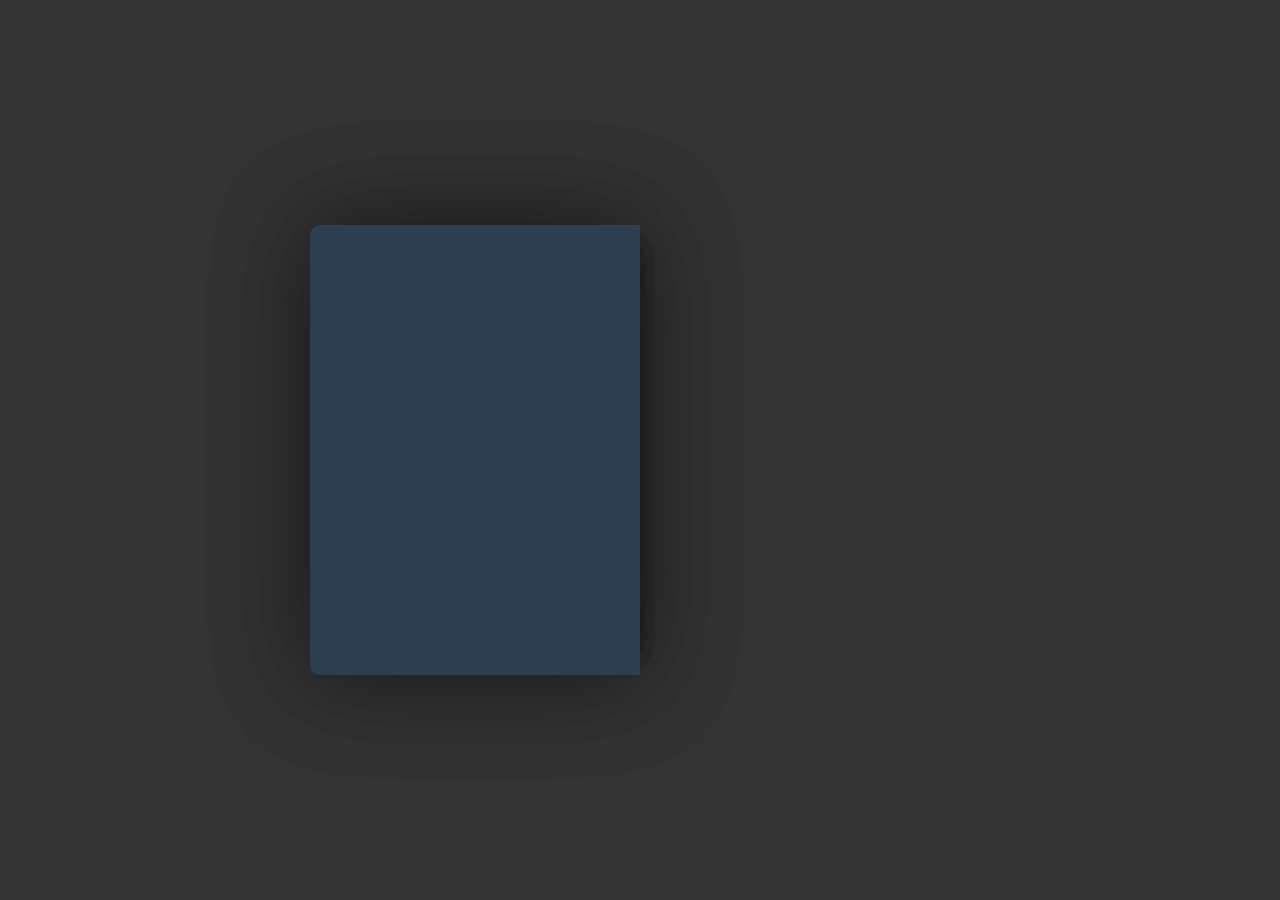
==== commit 89ee6002: "Complete UI for each page and turn page foward, back animation" ====
--- a/index.html
+++ b/index.html
@@ -35,8 +35,107 @@
           </div>
         </div>
         <!-- END PAGE -->
+        <!-- PAGE 5 -->
+        <div class="book-page page-right turn">
+          <div class="page-front flex-top">
+            <div class="wrap-content">
+              <img src="./images/app-1.png" alt="Omnifood" width="100%" height="auto" />
+              <div class="list-btn">
+                <div class="btn show-btn">
+                  <a href="https://tnghung.github.io/Omnifood/" target="_blank">
+                    <i class="bx bx-show"></i>
+                    <h3>Demo</h3>
+                  </a>
+                </div>
+
+                <div class="btn github-btn">
+                  <a href="https://github.com/tnghung/Omnifood" target="_blank">
+                    <h3>GitHub</h3>
+                    <i class="bx bxl-github git"></i>
+                  </a>
+                </div>
+              </div>
+              <br />
+              <h1 class="name--project">Omnifood</h1>
+              <br />
+              <ul class="list-info">
+                <li>A responsive website about a travel agency</li>
+                <li>Practice HTML5, CSS3 with complex animations</li>
+                <li>Using SASS/SCSS with 7-1 Architecture</li>
+              </ul>
+              <div class="page-change align-item--center page-change--no-animated">More in future <i class="bx bx-wink-smile"></i></div>
+            </div>
+          </div>
+        </div>
+        <!-- END PAGE 5 -->
+        <!-- PAGE 3 + 4 -->
+        <div class="book-page page-right turn" id="page-3">
+          <!-- PAGE 3 -->
+          <div class="page-front flex-top">
+            <div class="wrap-content">
+              <img src="./images/img-1.png" alt="Omnifood" width="100%" height="auto" />
+              <div class="list-btn">
+                <div class="btn show-btn">
+                  <a href="https://tnghung.github.io/Omnifood/" target="_blank">
+                    <i class="bx bx-show"></i>
+                    <h3>Demo</h3>
+                  </a>
+                </div>
+
+                <div class="btn github-btn">
+                  <a href="https://github.com/tnghung/Omnifood" target="_blank">
+                    <h3>GitHub</h3>
+                    <i class="bx bxl-github git"></i>
+                  </a>
+                </div>
+              </div>
+              <br />
+              <h1 class="name--project">Omnifood</h1>
+              <br />
+              <ul class="list-info">
+                <li>A responsive website about a travel agency</li>
+                <li>Practice HTML5, CSS3 with complex animations</li>
+                <li>Using SASS/SCSS with 7-1 Architecture</li>
+              </ul>
+              <div class="page-change align-item--center" data-page="page-3">Next <i class="bx bx-right-arrow-alt"></i></div>
+            </div>
+          </div>
+          <!-- END PAGE 3 -->
+          <!-- PAGE 4 -->
+          <div class="page-back">
+            <div class="wrap-content">
+              <img src="./images/img-4.png" alt="Natour" width="100%" height="auto" />
+              <div class="list-btn">
+                <div class="btn show-btn">
+                  <a href="https://tnghung.github.io/Omnifood/" target="_blank">
+                    <i class="bx bx-show"></i>
+                    <h3>Demo</h3>
+                  </a>
+                </div>
+
+                <div class="btn github-btn">
+                  <a href="https://github.com/tnghung/Omnifood" target="_blank">
+                    <h3>GitHub</h3>
+                    <i class="bx bxl-github git"></i>
+                  </a>
+                </div>
+              </div>
+              <br />
+              <h1 class="name--project">My bank</h1>
+              <br />
+              <ul class="list-info">
+                <li>A responsive website about a travel agency</li>
+                <li>Practice HTML5, CSS3 with complex animations</li>
+                <li>Using SASS/SCSS with 7-1 Architecture</li>
+              </ul>
+              <div class="page-change back align-item--center" data-page="page-3"><i class="bx bx-left-arrow-alt"></i>Back</div>
+            </div>
+          </div>
+          <!-- END PAGE 4 -->
+        </div>
+        <!-- END PAGE 3 + 4 -->
         <!-- PAGE 1 + 2 -->
-        <div class="book-page page-right" id="page-1">
+        <div class="book-page page-right turn" id="page-1">
           <!-- PAGE 1 -->
           <div class="page-front flex-top">
             <div class="wrap-content">
@@ -81,13 +180,41 @@
           </div>
           <!-- END PAGE 1 -->
           <!-- PAGE 2 -->
-          <div class="page-back">Other page</div>
+          <div class="page-back">
+            <div class="wrap-content">
+              <img src="./images/img-2.png" alt="Natour" width="100%" height="auto" />
+              <div class="list-btn">
+                <div class="btn show-btn">
+                  <a href="https://tnghung.github.io/Omnifood/" target="_blank">
+                    <i class="bx bx-show"></i>
+                    <h3>Demo</h3>
+                  </a>
+                </div>
+
+                <div class="btn github-btn">
+                  <a href="https://github.com/tnghung/Omnifood" target="_blank">
+                    <h3>GitHub</h3>
+                    <i class="bx bxl-github git"></i>
+                  </a>
+                </div>
+              </div>
+              <br />
+              <h1 class="name--project">NATOUR</h1>
+              <br />
+              <ul class="list-info">
+                <li>A responsive website about a travel agency</li>
+                <li>Practice HTML5, CSS3 with complex animations</li>
+                <li>Using SASS/SCSS with 7-1 Architecture</li>
+              </ul>
+              <div class="page-change back align-item--center" data-page="page-1"><i class="bx bx-left-arrow-alt"></i>Back</div>
+            </div>
+          </div>
           <!-- END PAGE 2 -->
         </div>
         <!-- END PAGE 1 + 2 -->
       </div>
       <!-- END BOOK -->
-      <div class="cover turn"></div>
+      <div class="cover right"></div>
     </div>
     <!-- END BOOK WRAP -->
     <script src="js/script.js"></script>
--- a/css/style.css
+++ b/css/style.css
@@ -54,7 +54,7 @@
 }
 
 p {
-  font-size: 1.3rem;
+  font-size: 1.35rem;
 }
 
 a {
@@ -62,6 +62,13 @@
   color: unset;
 }
 
+img {
+  border-radius: 5px;
+  outline: transparent;
+  border: 10px double rgba(0, 0, 0, 0.6);
+}
+
+/* ------------------ */
 .book-wrap {
   perspective: 250rem;
   height: 45rem;
@@ -96,7 +103,7 @@
 .book {
   perspective: 250rem;
   height: 100%;
-  align-items: 1/1;
+  width: 100%;
   display: flex;
 }
 
@@ -108,6 +115,9 @@
   display: grid;
   background-color: var(--paper);
   box-shadow: inset 0px 0px 4px rgba(0, 0, 0, 0.2), 0px 0px 1.5rem rgba(0, 0, 0, 0.1);
+  transform-origin: 0% 0%;
+  transform: rotateY(0deg);
+  transition: transform 1s cubic-bezier(0.645, 0.045, 0.355, 1);
 }
 
 .text-center {
@@ -122,7 +132,7 @@
 
 .avt {
   width: 7rem;
-  aspect-ratio: 1/1;
+  height: 7rem;
   border-radius: 2rem;
   margin: auto;
 }
@@ -178,11 +188,16 @@
   transform-style: preserve-3d;
 }
 
+.page-right.turn {
+  transition: transform 1s cubic-bezier(0.645, 0.045, 0.355, 1);
+  transform: rotateY(-180deg);
+}
+
 .page-front,
 .page-back {
   position: absolute;
   height: 100%;
-  aspect-ratio: 1/1;
+  width: 100%;
   padding: 2rem;
   overflow: hidden;
 }
@@ -224,8 +239,90 @@
   animation: bounce-left 1.4s ease infinite;
 }
 
+.page-change--no-animated {
+  display: flex;
+  align-items: center;
+  animation: none;
+  cursor: default;
+}
+
 .page-change i {
   font-size: 2rem;
+}
+
+.page-change--no-animated i {
+  margin-left: 0.2rem;
+}
+
+.page-change.back {
+  left: 0;
+  right: unset;
+}
+
+.list-btn {
+  margin-top: 1rem;
+  display: flex;
+  justify-content: space-between;
+}
+
+.list-btn a {
+  display: flex;
+  align-items: center;
+}
+
+.btn {
+  display: flex;
+  align-items: center;
+  justify-content: flex-start;
+  overflow: hidden;
+  width: 3.4rem;
+  border-radius: 5px;
+  padding: 0.5rem 0.7rem;
+  transition: width 0.4s ease-in-out;
+}
+
+.github-btn {
+  flex-direction: row-reverse;
+  background-color: var(--black);
+  color: #fff;
+}
+
+.show-btn {
+  background-color: var(--txt-header);
+  color: #fff;
+}
+
+.github-btn:hover,
+.show-btn:hover {
+  width: 10rem;
+}
+
+.github-btn i,
+.show-btn i {
+  font-size: 2rem;
+}
+
+.github-btn i {
+  margin-left: 0.8rem;
+}
+
+.show-btn i {
+  margin-right: 0.8rem;
+}
+
+.name--project {
+  text-align: center;
+  color: var(--red);
+  font-style: normal;
+}
+
+.list-info {
+  font-size: 1.5rem;
+  margin-left: 1rem;
+}
+
+.list-info li:not(:last-child) {
+  margin-bottom: 0.4rem;
 }
 
 /* Animations */
@@ -240,3 +337,5 @@
     transform: translateX(0);
   }
 }
+
+  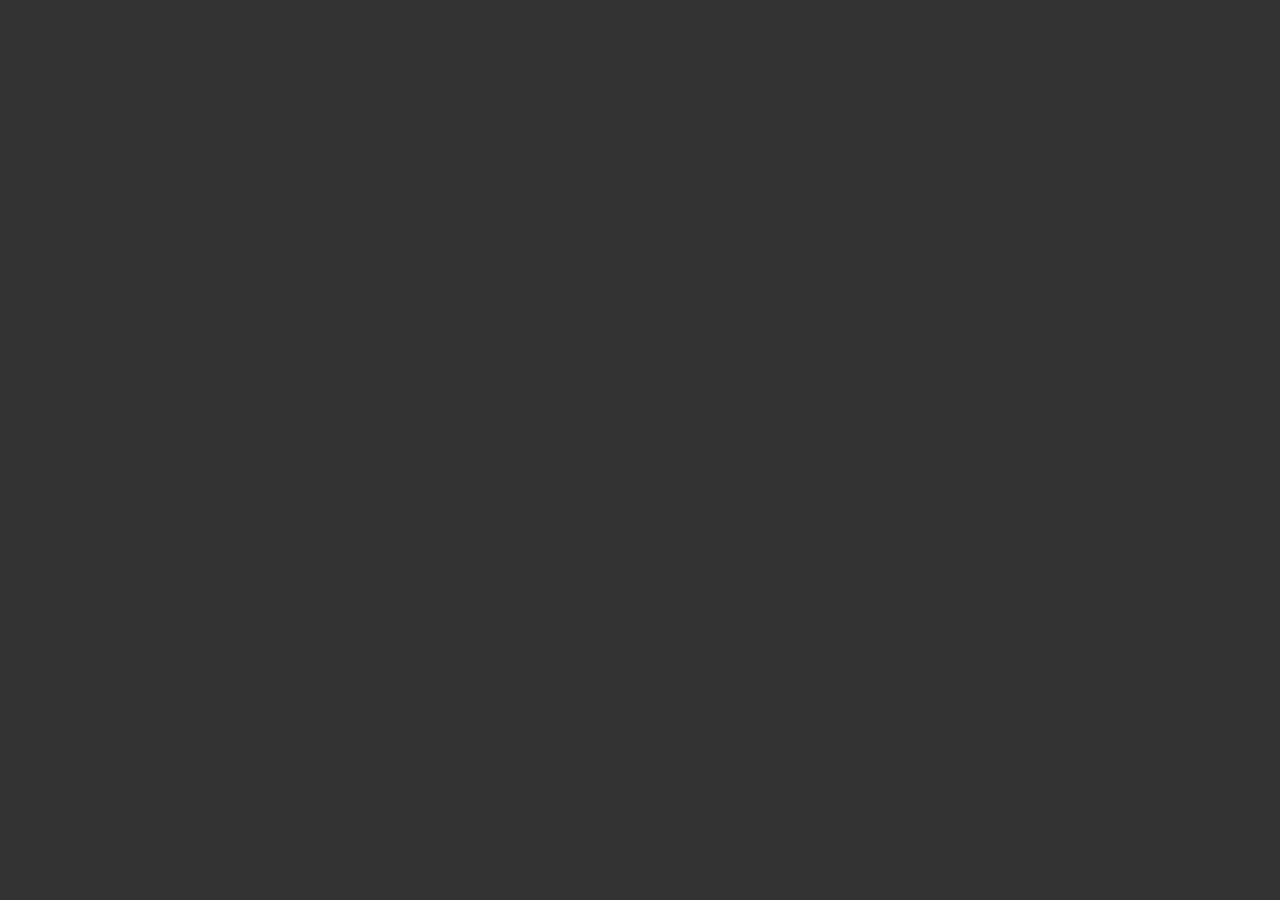
==== commit 196c11dc: "Change title website" ====
--- a/index.html
+++ b/index.html
@@ -6,7 +6,7 @@
     <meta name="viewport" content="width=device-width, initial-scale=1.0" />
     <link href="https://unpkg.com/boxicons@2.1.2/css/boxicons.min.css" rel="stylesheet" />
     <link rel="stylesheet" href="css/style.css" />
-    <title>Document</title>
+    <title>tnghung2812</title>
   </head>
   <body class="align-item--center">
     <!-- BOOK WRAP -->
--- a/css/style.css
+++ b/css/style.css
@@ -76,6 +76,9 @@
   border-radius: 1rem;
   padding: 2rem;
   position: relative;
+  opacity: 0;
+  transform: rotate(-20deg);
+  animation: show-up 2s forwards;
 }
 
 .cover {
@@ -89,14 +92,16 @@
   border-top-left-radius: 1rem;
   border-bottom-left-radius: 1rem;
   transform-origin: 100% 100%;
+  transition: transform 1s cubic-bezier(0.645, 0.045, 0.355, 1);
+  transform: rotateY(0);
+}
+
+.cover.turn {
+  transition: transform 1s cubic-bezier(0.645, 0.045, 0.355, 1);
+  transform: rotateY(180deg);
 }
 
 .cover-left {
-  z-index: -1;
-}
-
-.cover.turn {
-  transform: rotateY(180deg);
   z-index: -1;
 }
 
@@ -338,4 +343,14 @@
   }
 }
 
-  +@keyframes show-up {
+  10% {
+    opacity: 0;
+    transform: rotate(-20deg);
+  }
+
+  100% {
+    opacity: 1;
+    transform: rotate(0);
+  }
+}
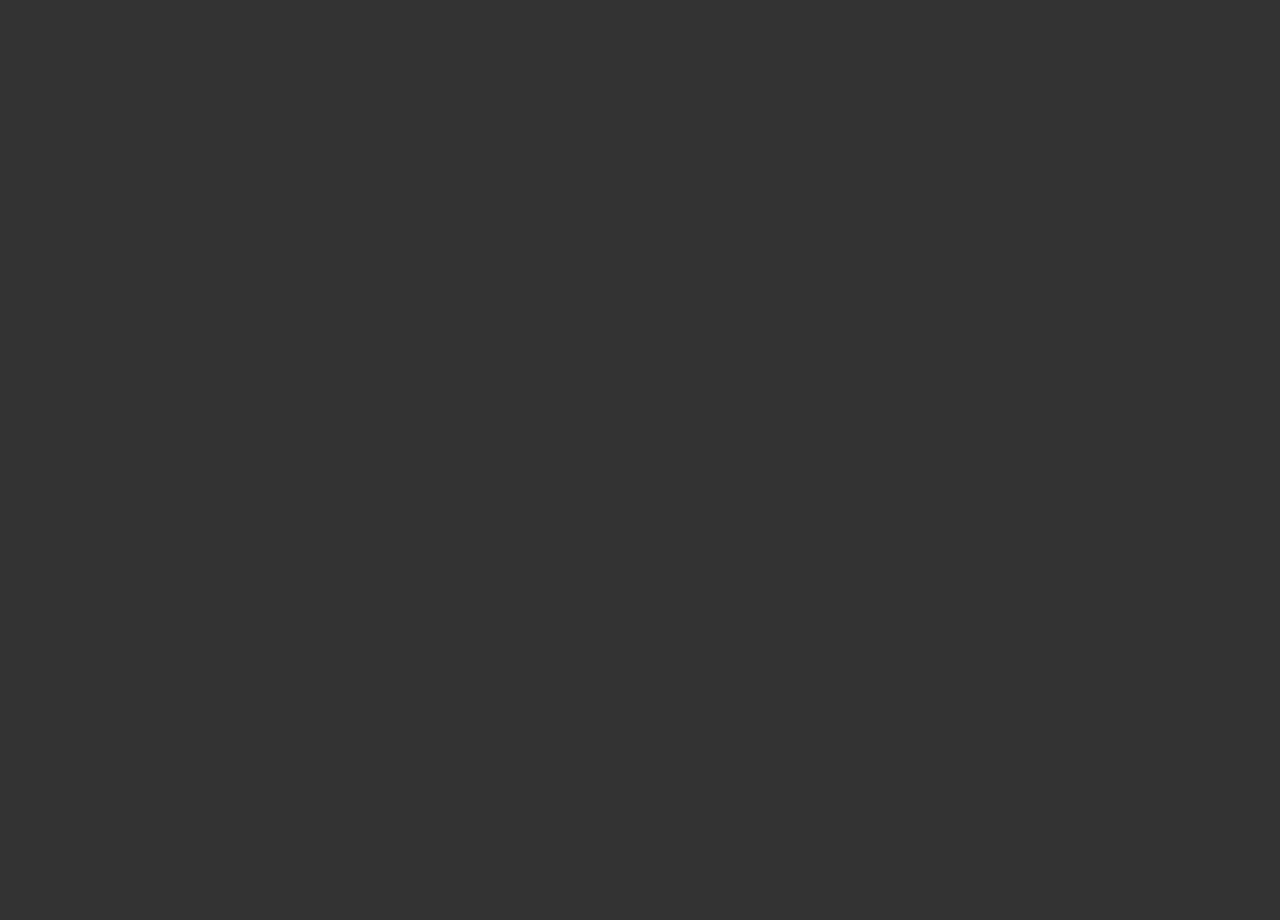
==== commit 11a3e73d: "Update projects infor" ====
--- a/index.html
+++ b/index.html
@@ -17,7 +17,7 @@
         <!-- PAGE -->
         <div class="book-page">
           <div class="text-center">
-            <div class="bg-img avt" style="background-image: url(images/home-img.jpg)"></div>
+            <div class="bg-img avt" style="background-image: url(images/avatar.jpg)"></div>
             <br />
             <h1 class="name">Trinh Nguyen Hung</h1>
             <br />
@@ -39,29 +39,29 @@
         <div class="book-page page-right turn">
           <div class="page-front flex-top">
             <div class="wrap-content">
-              <img src="./images/app-1.png" alt="Omnifood" width="100%" height="auto" />
-              <div class="list-btn">
-                <div class="btn show-btn">
-                  <a href="https://tnghung.github.io/Omnifood/" target="_blank">
-                    <i class="bx bx-show"></i>
-                    <h3>Demo</h3>
-                  </a>
-                </div>
-
-                <div class="btn github-btn">
-                  <a href="https://github.com/tnghung/Omnifood" target="_blank">
-                    <h3>GitHub</h3>
-                    <i class="bx bxl-github git"></i>
-                  </a>
-                </div>
-              </div>
-              <br />
-              <h1 class="name--project">Omnifood</h1>
-              <br />
-              <ul class="list-info">
-                <li>A responsive website about a travel agency</li>
-                <li>Practice HTML5, CSS3 with complex animations</li>
-                <li>Using SASS/SCSS with 7-1 Architecture</li>
+              <img src="./images/app-1.png" alt="Study Life" width="100%" height="auto" />
+              <div class="list-btn">
+                <div class="btn show-btn">
+                  <a href="https://www.kapwing.com/videos/61b21bbb9f9787008e6ea5fa" target="_blank">
+                    <i class="bx bx-show"></i>
+                    <h3>Demo</h3>
+                  </a>
+                </div>
+
+                <div class="btn github-btn">
+                  <a href="https://github.com/huubinh49/SE_timetable" target="_blank">
+                    <h3>GitHub</h3>
+                    <i class="bx bxl-github git"></i>
+                  </a>
+                </div>
+              </div>
+              <br />
+              <h1 class="name--project">Study Life</h1>
+              <br />
+              <ul class="list-info">
+                <li>An application helps to manage the timetable for students</li>
+                <li>Using Firebase for authentication</li>
+                <li>Using Figma for design and creating with MVC Architecture</li>
               </ul>
               <div class="page-change align-item--center page-change--no-animated">More in future <i class="bx bx-wink-smile"></i></div>
             </div>
@@ -73,29 +73,29 @@
           <!-- PAGE 3 -->
           <div class="page-front flex-top">
             <div class="wrap-content">
-              <img src="./images/img-1.png" alt="Omnifood" width="100%" height="auto" />
-              <div class="list-btn">
-                <div class="btn show-btn">
-                  <a href="https://tnghung.github.io/Omnifood/" target="_blank">
-                    <i class="bx bx-show"></i>
-                    <h3>Demo</h3>
-                  </a>
-                </div>
-
-                <div class="btn github-btn">
-                  <a href="https://github.com/tnghung/Omnifood" target="_blank">
-                    <h3>GitHub</h3>
-                    <i class="bx bxl-github git"></i>
-                  </a>
-                </div>
-              </div>
-              <br />
-              <h1 class="name--project">Omnifood</h1>
-              <br />
-              <ul class="list-info">
-                <li>A responsive website about a travel agency</li>
-                <li>Practice HTML5, CSS3 with complex animations</li>
-                <li>Using SASS/SCSS with 7-1 Architecture</li>
+              <img src="./images/img-5.png" alt="Omnifood" width="100%" height="auto" />
+              <div class="list-btn">
+                <div class="btn show-btn">
+                  <a href="https://tnh-block-game.netlify.app/" target="_blank">
+                    <i class="bx bx-show"></i>
+                    <h3>Demo</h3>
+                  </a>
+                </div>
+
+                <div class="btn github-btn">
+                  <a href="https://github.com/tnghung/block-game" target="_blank">
+                    <h3>GitHub</h3>
+                    <i class="bx bxl-github git"></i>
+                  </a>
+                </div>
+              </div>
+              <br />
+              <h1 class="name--project">Block Game</h1>
+              <br />
+              <ul class="list-info">
+                <li>A game made with inspiration from Terris Game</li>
+                <li>Practice using DOM and design website with Neuromorphism style</li>
+                <li>Make 2 different UI with mobile and web</li>
               </ul>
               <div class="page-change align-item--center" data-page="page-3">Next <i class="bx bx-right-arrow-alt"></i></div>
             </div>
@@ -104,29 +104,28 @@
           <!-- PAGE 4 -->
           <div class="page-back">
             <div class="wrap-content">
-              <img src="./images/img-4.png" alt="Natour" width="100%" height="auto" />
-              <div class="list-btn">
-                <div class="btn show-btn">
-                  <a href="https://tnghung.github.io/Omnifood/" target="_blank">
-                    <i class="bx bx-show"></i>
-                    <h3>Demo</h3>
-                  </a>
-                </div>
-
-                <div class="btn github-btn">
-                  <a href="https://github.com/tnghung/Omnifood" target="_blank">
-                    <h3>GitHub</h3>
-                    <i class="bx bxl-github git"></i>
-                  </a>
-                </div>
-              </div>
-              <br />
-              <h1 class="name--project">My bank</h1>
-              <br />
-              <ul class="list-info">
-                <li>A responsive website about a travel agency</li>
-                <li>Practice HTML5, CSS3 with complex animations</li>
-                <li>Using SASS/SCSS with 7-1 Architecture</li>
+              <img src="./images/img-6.png" alt="Book Portfolio" width="100%" height="auto" />
+              <div class="list-btn">
+                <div class="btn show-btn">
+                  <a href="https://tnghung-portfolio.netlify.app/" target="_blank">
+                    <i class="bx bx-show"></i>
+                    <h3>Demo</h3>
+                  </a>
+                </div>
+
+                <div class="btn github-btn">
+                  <a href="https://github.com/tnghung/Portfolio" target="_blank">
+                    <h3>GitHub</h3>
+                    <i class="bx bxl-github git"></i>
+                  </a>
+                </div>
+              </div>
+              <br />
+              <h1 class="name--project">Book Portfolio</h1>
+              <br />
+              <ul class="list-info">
+                <li>A portfolio represents like my dictionary book to show information</li>
+                <li>Practice design skill and make a complex animation web</li>
               </ul>
               <div class="page-change back align-item--center" data-page="page-3"><i class="bx bx-left-arrow-alt"></i>Back</div>
             </div>
@@ -139,7 +138,7 @@
           <!-- PAGE 1 -->
           <div class="page-front flex-top">
             <div class="wrap-content">
-              <h1>Educations and Award</h1>
+              <h1>Educations and Awards</h1>
               <br />
               <h3>
                 University of Science
@@ -147,12 +146,17 @@
               </h3>
               <p>Honors Program of Faculty of Information Technology</p>
               <br />
-
+              <h3>
+                Algorithms Certificate
+                <span class="time">04/2022 - 06/2022</span>
+              </h3>
+              <p>Certificate of completion Algorithm Intermadiate BigO Course</p>
+              <br />
               <h3>
                 Science and Engineering Fair
                 <span class="time">19/03/2019</span>
               </h3>
-              <p>National Second prize with ”Assistant virtual for drivers”</p>
+              <p>The National Second prize with ”Assistant virtual for drivers”</p>
               <br />
               <h1 class="mt-s">Skills</h1>
               <br />
@@ -199,7 +203,7 @@
                 </div>
               </div>
               <br />
-              <h1 class="name--project">NATOUR</h1>
+              <h1 class="name--project">Natour</h1>
               <br />
               <ul class="list-info">
                 <li>A responsive website about a travel agency</li>
--- a/css/style.css
+++ b/css/style.css
@@ -71,8 +71,8 @@
 /* ------------------ */
 .book-wrap {
   perspective: 250rem;
-  height: 45rem;
-  width: 66rem;
+  height: 80vh;
+  width: 60%;
   border-radius: 1rem;
   padding: 2rem;
   position: relative;
@@ -237,11 +237,17 @@
   position: absolute;
   right: 0;
   bottom: -1rem;
-  font-size: 1.2rem;
+  font-size: 1.4rem;
   font-weight: 600;
   color: var(--txt-header);
   cursor: pointer;
   animation: bounce-left 1.4s ease infinite;
+}
+
+.page-change:active {
+  outline: none;
+  border: none;
+  background-color: transparent;
 }
 
 .page-change--no-animated {
@@ -354,3 +360,36 @@
     transform: rotate(0);
   }
 }
+
+/* Media Queries */
+@media (max-width: 768px) {
+  html {
+    font-size: 50%;
+  }
+  .book-wrap {
+    height: 70vh;
+  }
+}
+
+@media (max-width: 430px) {
+  html {
+    font-size: 40%;
+  }
+
+  .book-wrap {
+    height: 50vh;
+    width: 90%;
+  }
+
+  h1 {
+    font-size: 2.1re  m;
+  }
+
+  .name {
+    font-size: 2.4rem;
+  }
+
+  .time {
+    display: none;
+  }
+}
